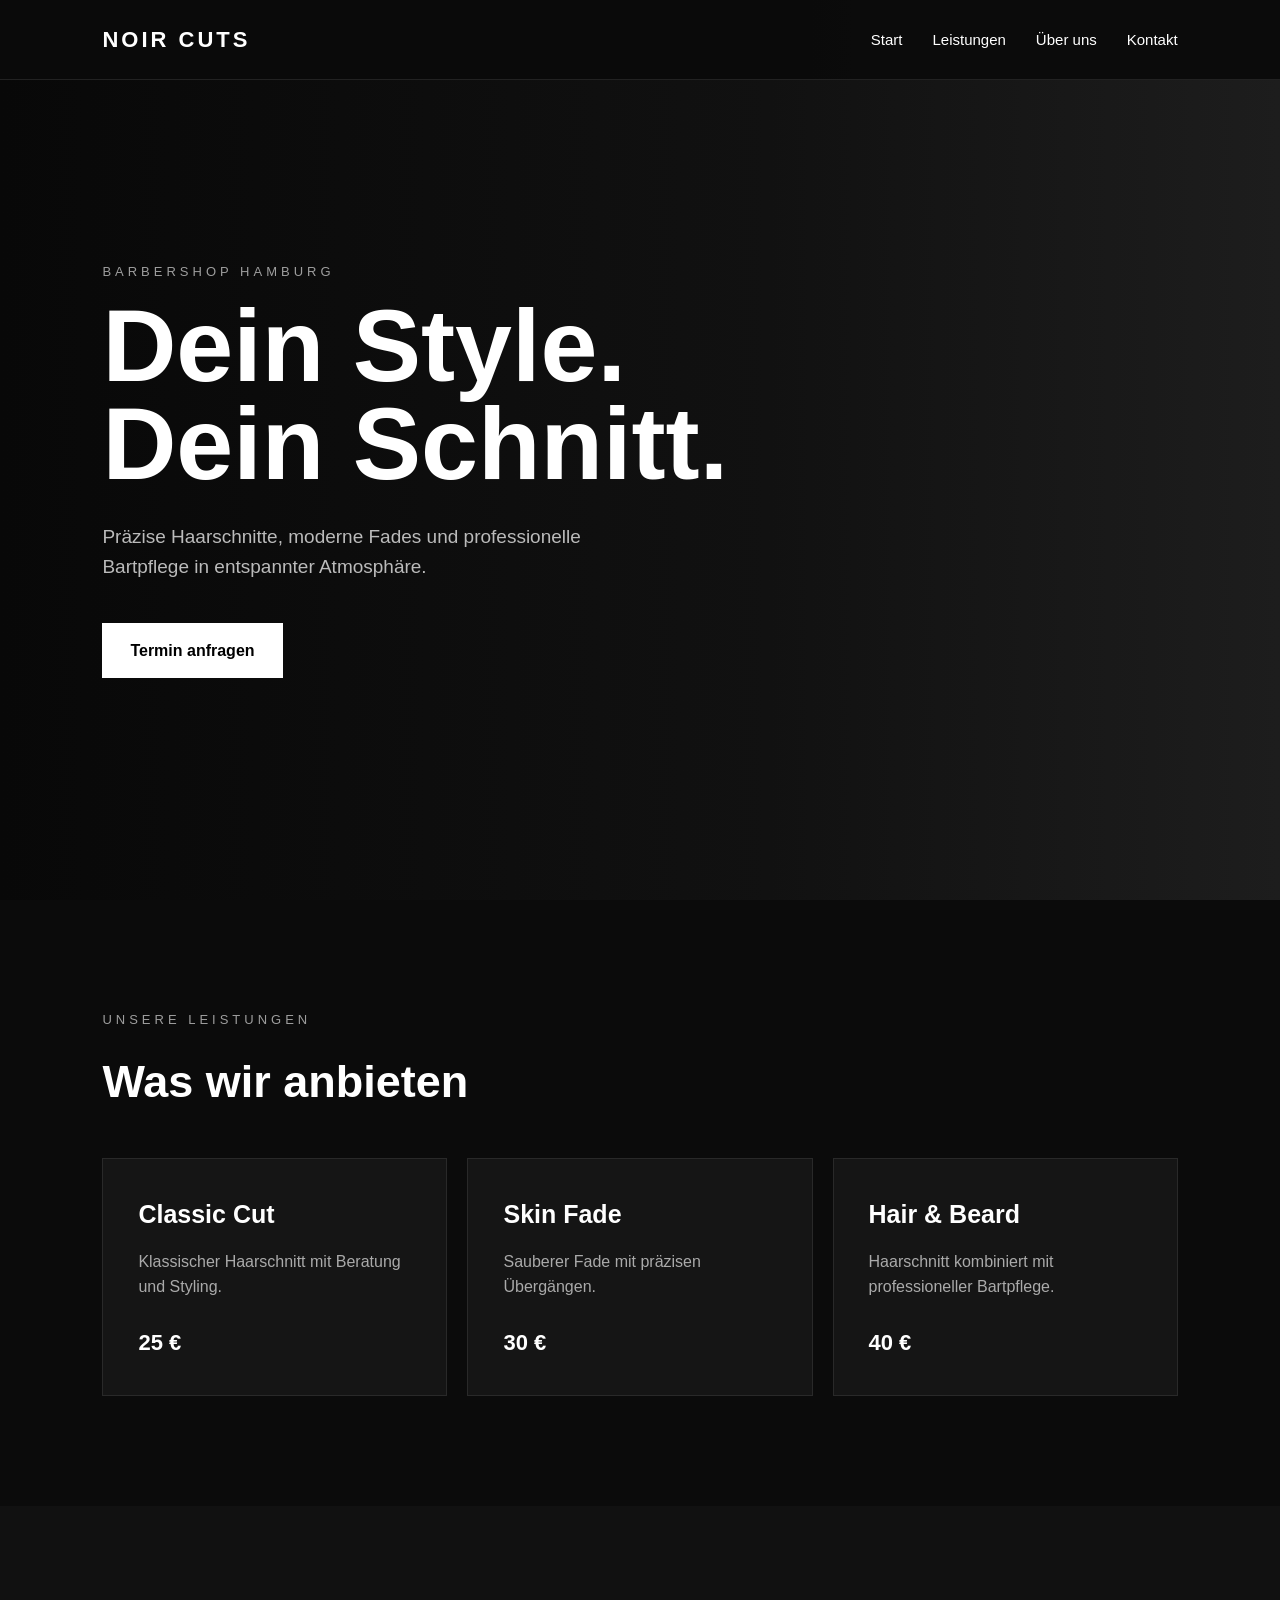
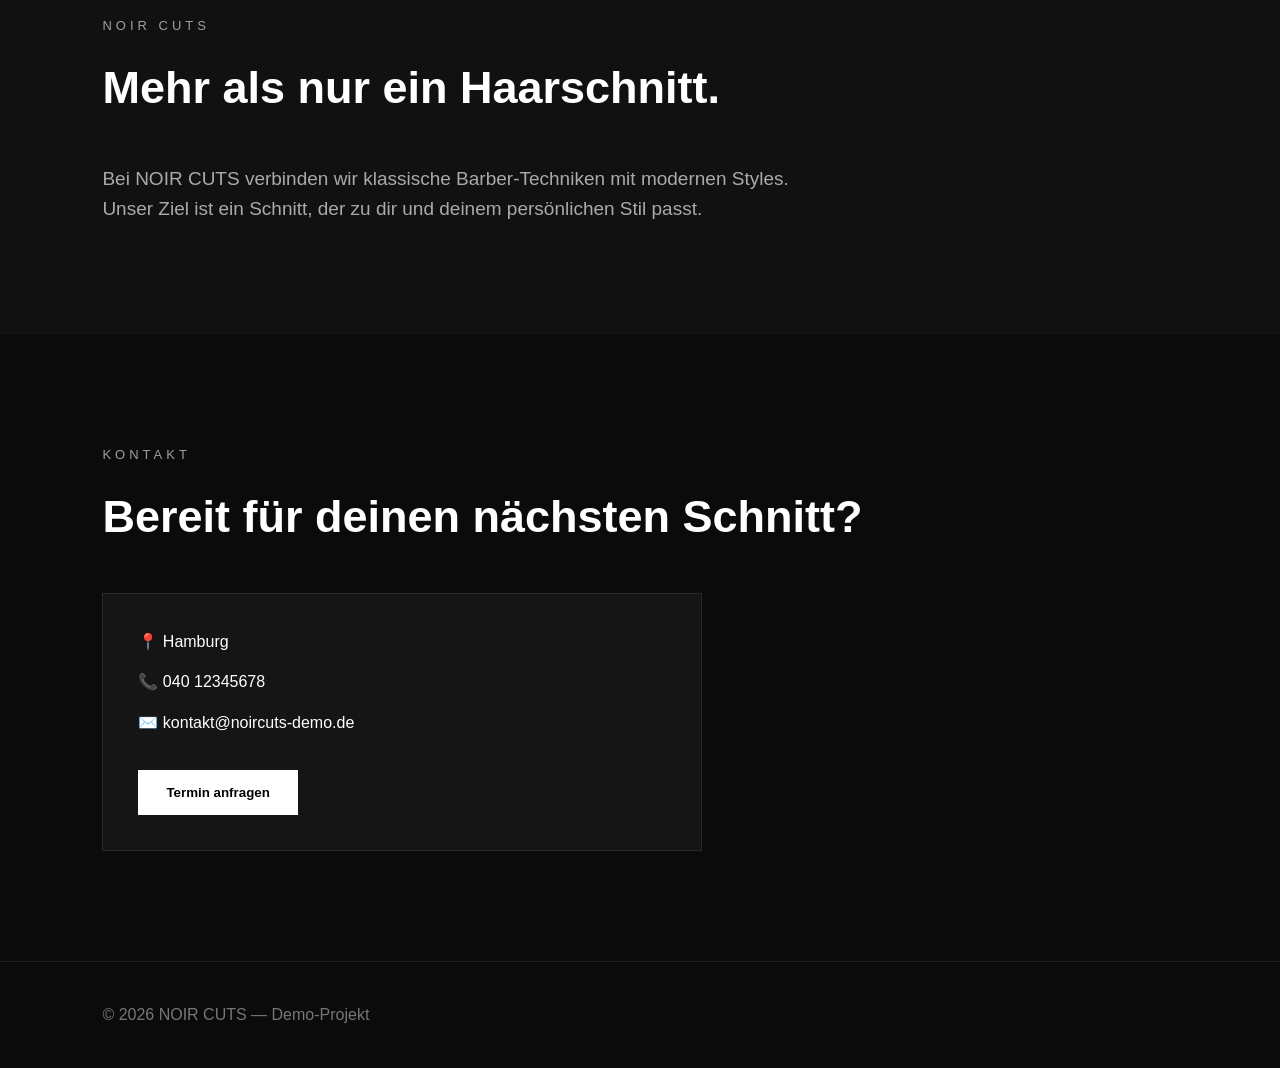
==== index.html @ adecaf4b "Erste Demo-Website" ====
<!DOCTYPE html>
<html lang="de">

<head>
    <meta charset="UTF-8">
    <meta name="viewport" content="width=device-width, initial-scale=1.0">

    <title>NOIR CUTS | Barbershop Hamburg</title>

    <link rel="stylesheet" href="style.css">
</head>

<body>

    <header>
        <div class="logo">NOIR CUTS</div>

        <nav>
            <a href="#start">Start</a>
            <a href="#leistungen">Leistungen</a>
            <a href="#ueber-uns">Über uns</a>
            <a href="#kontakt">Kontakt</a>
        </nav>
    </header>


    <main>

        <section class="hero" id="start">
            <div class="hero-content">

                <p class="small-title">BARBERSHOP HAMBURG</p>

                <h1>
                    Dein Style.<br>
                    Dein Schnitt.
                </h1>

                <p class="hero-text">
                    Präzise Haarschnitte, moderne Fades und professionelle
                    Bartpflege in entspannter Atmosphäre.
                </p>

                <a class="button" href="#kontakt">
                    Termin anfragen
                </a>

            </div>
        </section>


        <section id="leistungen">

            <p class="small-title">UNSERE LEISTUNGEN</p>

            <h2>Was wir anbieten</h2>

            <div class="cards">

                <div class="card">
                    <h3>Classic Cut</h3>
                    <p>Klassischer Haarschnitt mit Beratung und Styling.</p>
                    <strong>25 €</strong>
                </div>

                <div class="card">
                    <h3>Skin Fade</h3>
                    <p>Sauberer Fade mit präzisen Übergängen.</p>
                    <strong>30 €</strong>
                </div>

                <div class="card">
                    <h3>Hair & Beard</h3>
                    <p>Haarschnitt kombiniert mit professioneller Bartpflege.</p>
                    <strong>40 €</strong>
                </div>

            </div>

        </section>


        <section id="ueber-uns" class="about">

            <div>

                <p class="small-title">NOIR CUTS</p>

                <h2>Mehr als nur ein Haarschnitt.</h2>

                <p>
                    Bei NOIR CUTS verbinden wir klassische Barber-Techniken
                    mit modernen Styles. Unser Ziel ist ein Schnitt,
                    der zu dir und deinem persönlichen Stil passt.
                </p>

            </div>

        </section>


        <section id="kontakt">

            <p class="small-title">KONTAKT</p>

            <h2>Bereit für deinen nächsten Schnitt?</h2>

            <div class="contact-box">

                <p>📍 Hamburg</p>
                <p>📞 040 12345678</p>
                <p>✉️ kontakt@noircuts-demo.de</p>

                <button id="contactButton">
                    Termin anfragen
                </button>

            </div>

        </section>

    </main>


    <footer>
        <p>© 2026 NOIR CUTS — Demo-Projekt</p>
    </footer>


    <script src="script.js"></script>

</body>

</html>
---- style.css ----
* {
    margin: 0;
    padding: 0;
    box-sizing: border-box;
}

html {
    scroll-behavior: smooth;
}

body {
    font-family: Arial, sans-serif;
    background: #0b0b0b;
    color: white;
    line-height: 1.6;
}

header {
    height: 80px;

    display: flex;
    justify-content: space-between;
    align-items: center;

    padding: 0 8%;

    position: fixed;
    width: 100%;

    background: rgba(11, 11, 11, 0.95);

    border-bottom: 1px solid #222;

    z-index: 1000;
}

.logo {
    font-size: 22px;
    font-weight: bold;
    letter-spacing: 3px;
}

nav {
    display: flex;
    gap: 30px;
}

nav a {
    color: white;
    text-decoration: none;
    font-size: 15px;
}

nav a:hover {
    opacity: 0.6;
}

.hero {
    min-height: 100vh;

    display: flex;
    align-items: center;

    padding: 120px 8% 80px;

    background:
        linear-gradient(
            90deg,
            #080808 0%,
            #111 60%,
            #1d1d1d 100%
        );
}

.hero-content {
    max-width: 700px;
}

.small-title {
    letter-spacing: 4px;
    font-size: 13px;
    margin-bottom: 15px;
    opacity: 0.6;
}

h1 {
    font-size: clamp(55px, 8vw, 110px);
    line-height: 0.95;
    margin-bottom: 30px;
}

.hero-text {
    max-width: 550px;
    font-size: 19px;
    color: #bbbbbb;
    margin-bottom: 40px;
}

.button,
button {
    display: inline-block;

    background: white;
    color: black;

    padding: 15px 28px;

    border: none;
    text-decoration: none;

    font-weight: bold;
    cursor: pointer;

    transition: 0.2s;
}

.button:hover,
button:hover {
    transform: translateY(-2px);
    opacity: 0.85;
}

section {
    padding: 110px 8%;
}

h2 {
    font-size: 45px;
    margin-bottom: 40px;
}

.cards {
    display: grid;

    grid-template-columns:
        repeat(3, 1fr);

    gap: 20px;
}

.card {
    background: #151515;

    border: 1px solid #292929;

    padding: 35px;

    min-height: 220px;
}

.card h3 {
    font-size: 25px;
    margin-bottom: 15px;
}

.card p {
    color: #aaa;
    margin-bottom: 25px;
}

.card strong {
    font-size: 22px;
}

.about {
    background: #111;
}

.about div {
    max-width: 700px;
}

.about p:last-child {
    font-size: 19px;
    color: #aaa;
}

.contact-box {
    background: #151515;

    padding: 35px;

    max-width: 600px;

    border: 1px solid #292929;
}

.contact-box p {
    margin-bottom: 15px;
}

.contact-box button {
    margin-top: 20px;
}

footer {
    padding: 40px 8%;

    border-top: 1px solid #222;

    color: #777;
}


/* Smartphone */

@media (max-width: 700px) {

    header {
        padding: 0 5%;
    }

    nav {
        display: none;
    }

    section {
        padding: 80px 5%;
    }

    h1 {
        font-size: 58px;
    }

    h2 {
        font-size: 35px;
    }

    .cards {
        grid-template-columns: 1fr;
    }

}
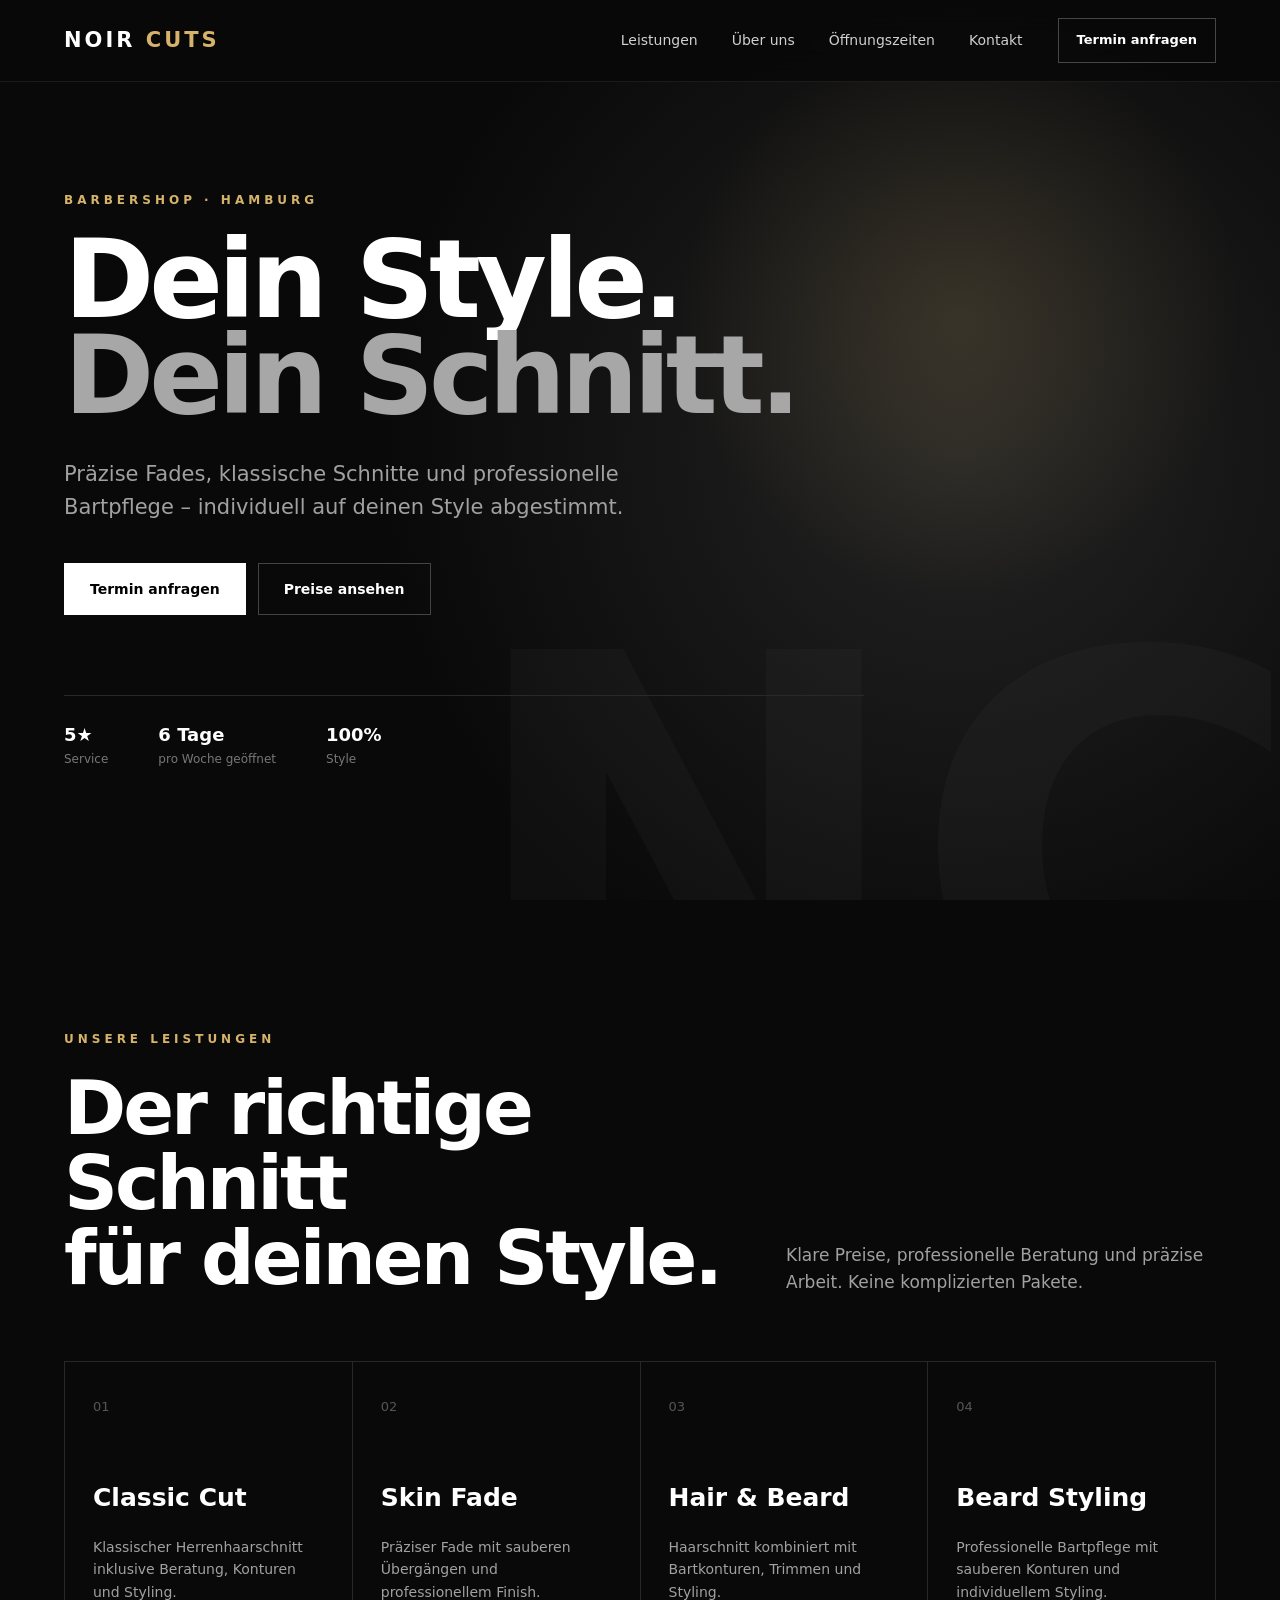
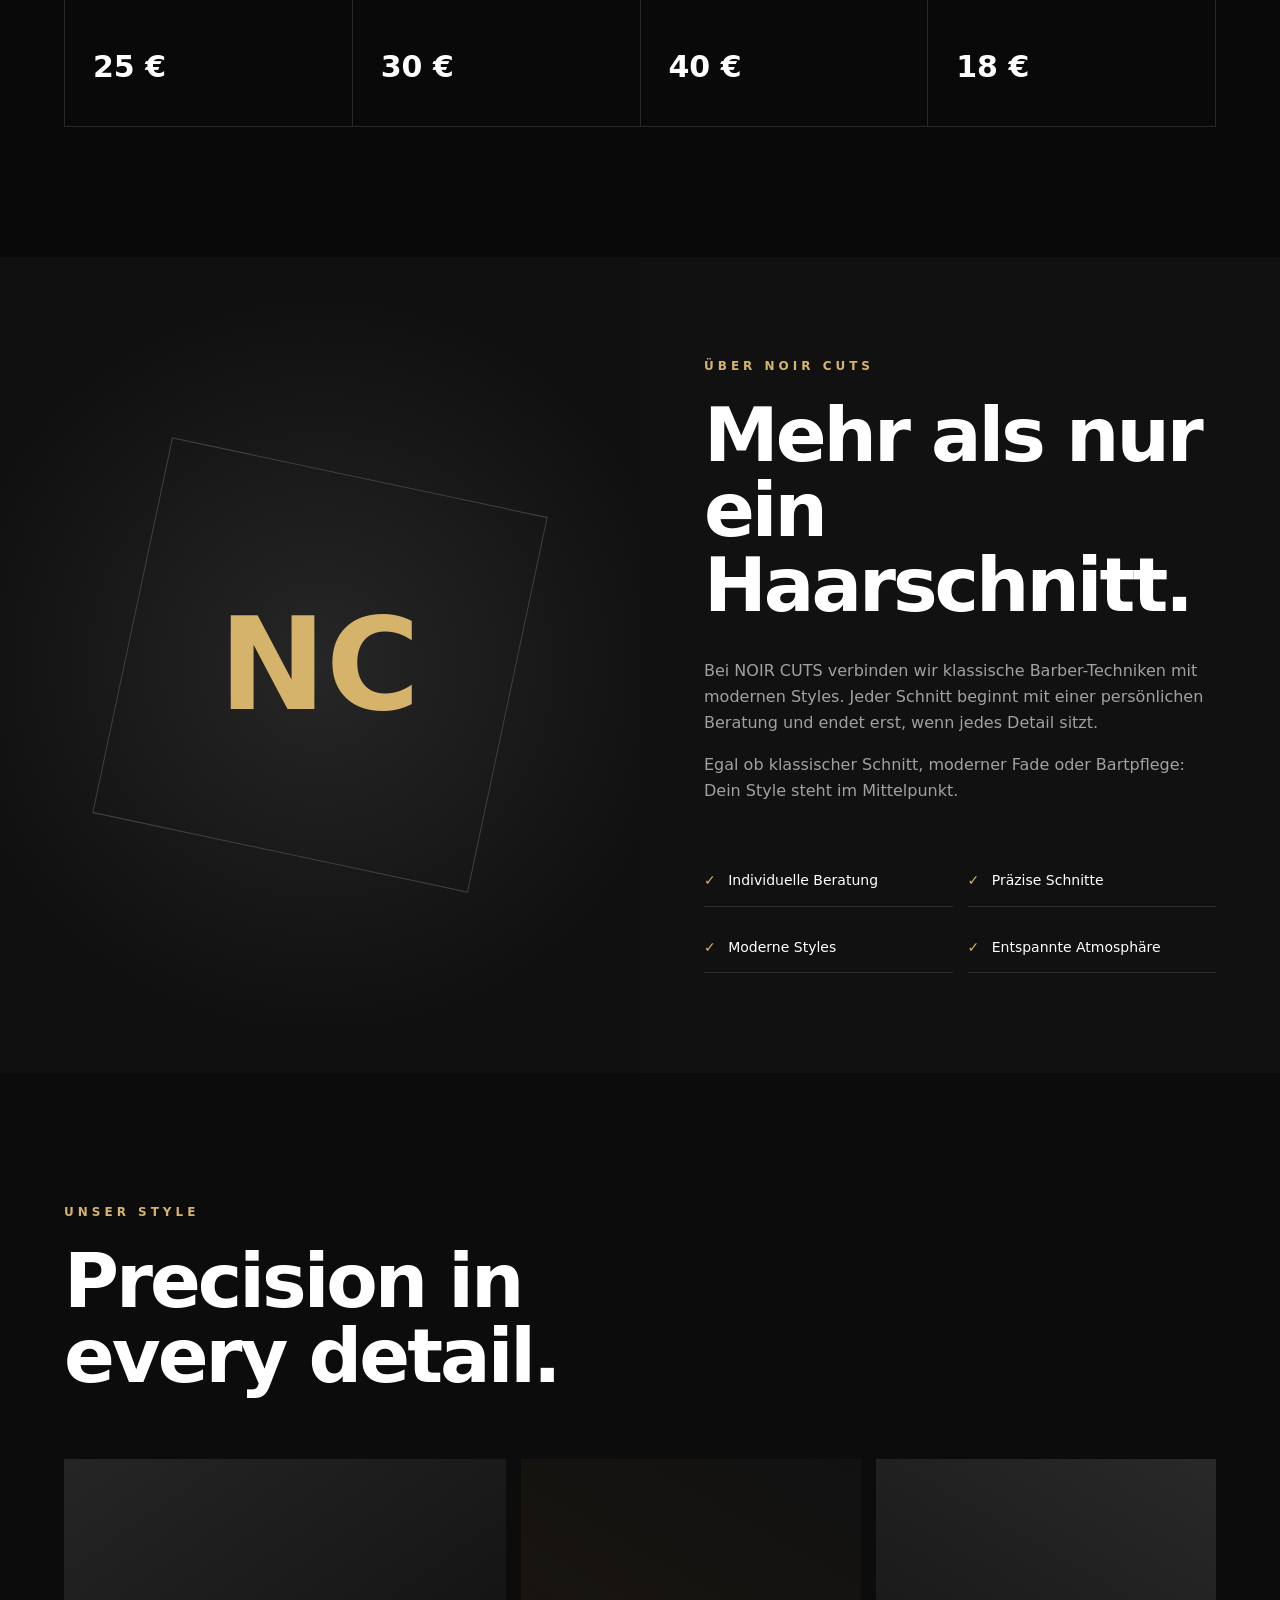
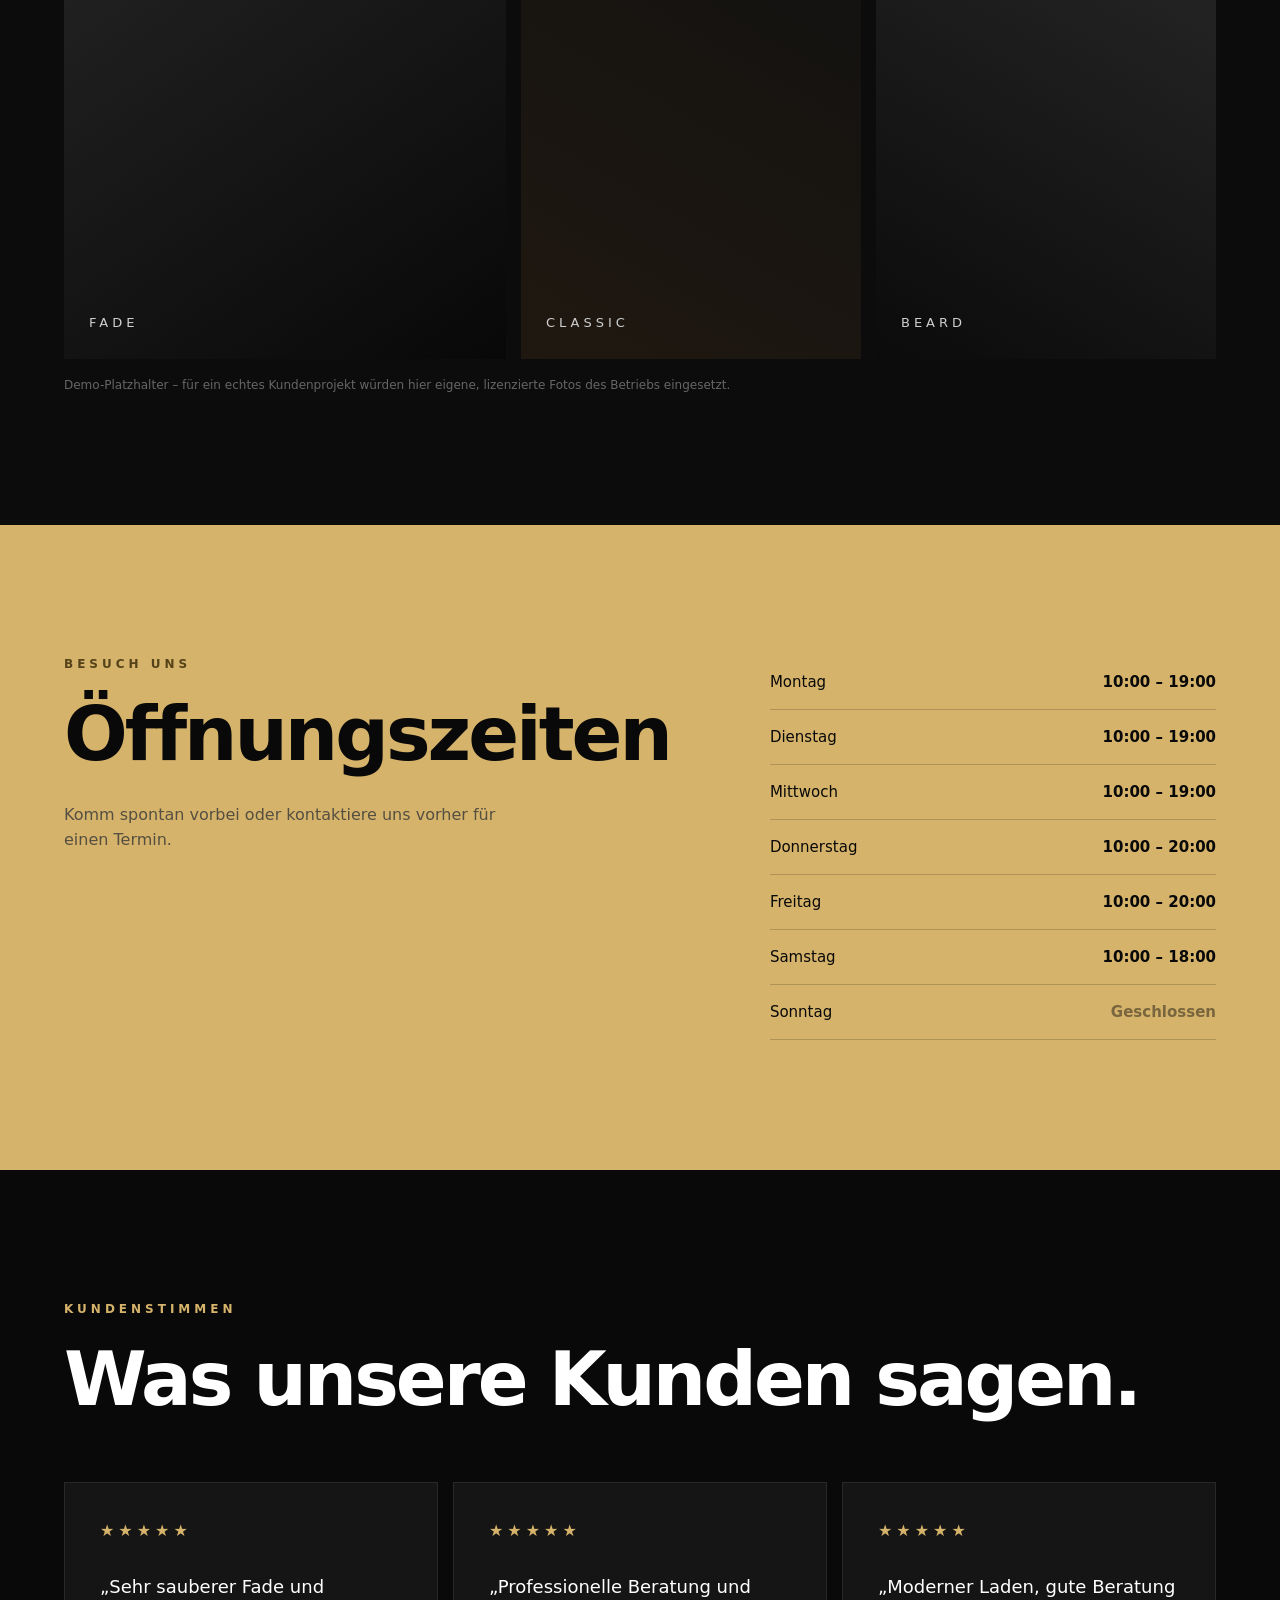
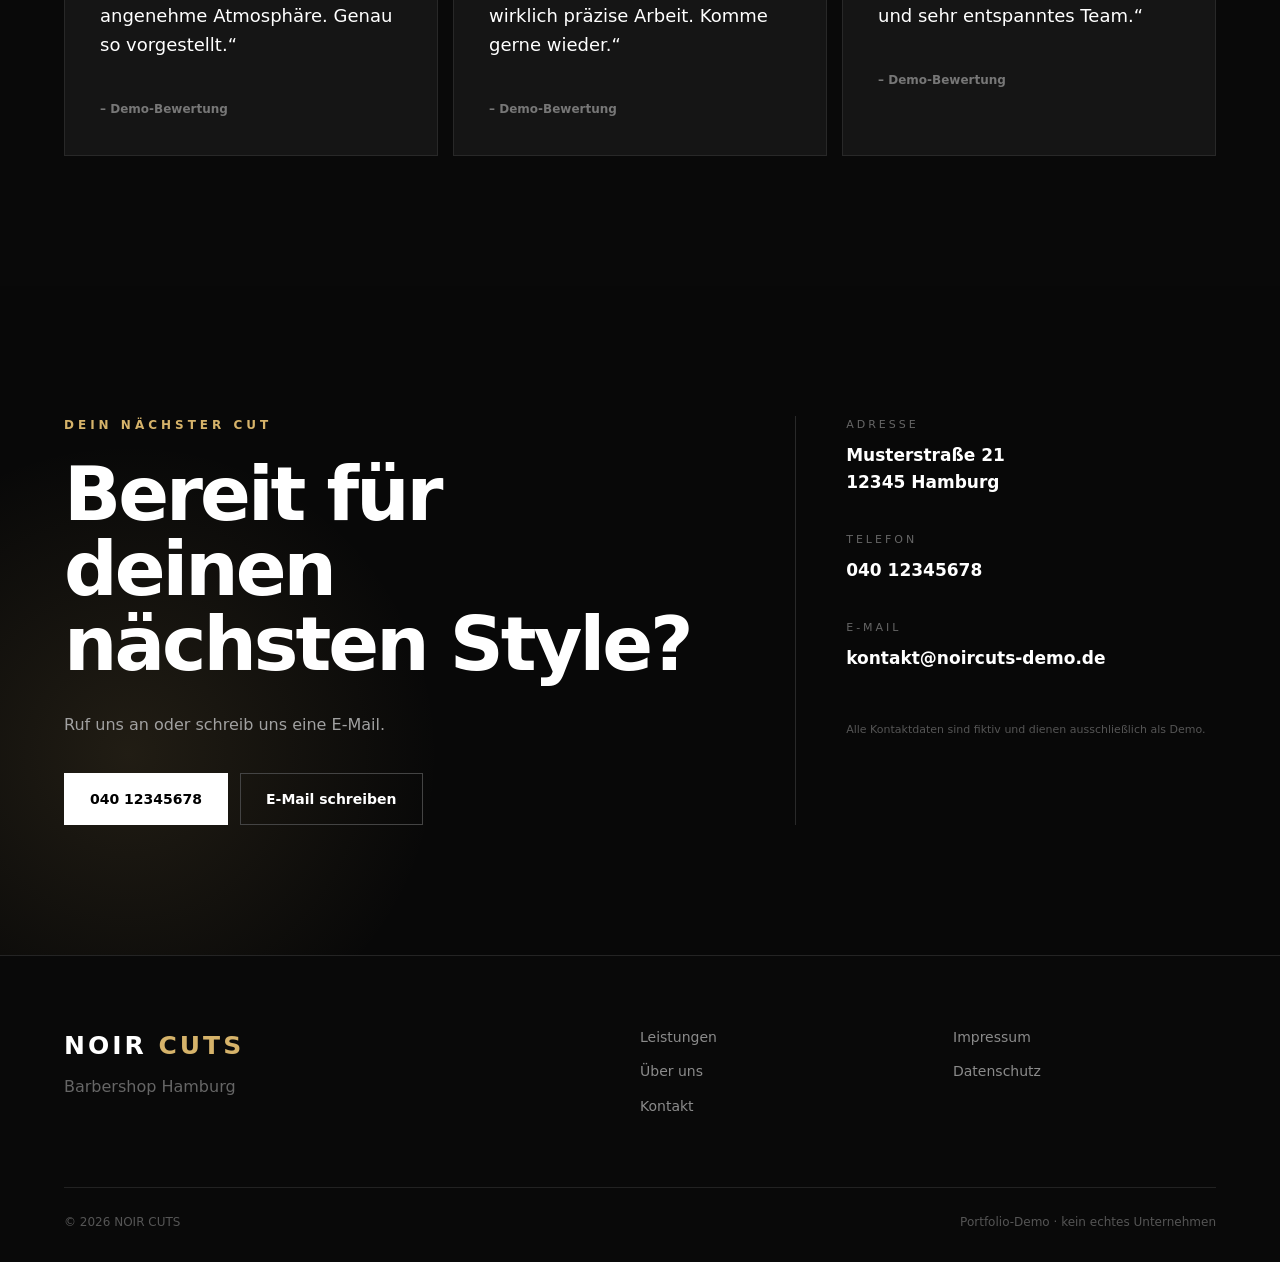
==== commit 86e50ab1: "Website Version 2 fertiggestellt" ====
--- a/index.html
+++ b/index.html
@@ -7,123 +7,645 @@
 
     <title>NOIR CUTS | Barbershop Hamburg</title>
 
+    <meta
+        name="description"
+        content="NOIR CUTS – moderner Barbershop in Hamburg. Präzise Haarschnitte, Skin Fades und professionelle Bartpflege."
+    >
+
+    <meta name="theme-color" content="#0a0a0a">
+
+    <link rel="icon" href="favicon.svg" type="image/svg+xml">
     <link rel="stylesheet" href="style.css">
 </head>
 
+
 <body>
 
-    <header>
-        <div class="logo">NOIR CUTS</div>
-
-        <nav>
-            <a href="#start">Start</a>
+    <!-- Navigation -->
+
+    <header class="header">
+
+        <a href="#start" class="logo">
+            NOIR <span>CUTS</span>
+        </a>
+
+        <nav class="desktop-nav" aria-label="Hauptnavigation">
             <a href="#leistungen">Leistungen</a>
             <a href="#ueber-uns">Über uns</a>
+            <a href="#oeffnungszeiten">Öffnungszeiten</a>
             <a href="#kontakt">Kontakt</a>
         </nav>
+
+        <a href="#kontakt" class="nav-button">
+            Termin anfragen
+        </a>
+
+        <button
+            class="menu-button"
+            id="menuButton"
+            aria-label="Menü öffnen"
+            aria-expanded="false"
+        >
+            <span></span>
+            <span></span>
+            <span></span>
+        </button>
+
     </header>
 
 
+    <!-- Mobile Navigation -->
+
+    <div class="mobile-menu" id="mobileMenu">
+
+        <a href="#leistungen">Leistungen</a>
+        <a href="#ueber-uns">Über uns</a>
+        <a href="#oeffnungszeiten">Öffnungszeiten</a>
+        <a href="#kontakt">Kontakt</a>
+
+    </div>
+
+
     <main>
 
+
+        <!-- HERO -->
+
         <section class="hero" id="start">
+
+            <div class="hero-overlay"></div>
+
             <div class="hero-content">
 
-                <p class="small-title">BARBERSHOP HAMBURG</p>
+                <p class="eyebrow">
+                    BARBERSHOP · HAMBURG
+                </p>
 
                 <h1>
                     Dein Style.<br>
-                    Dein Schnitt.
+                    <span>Dein Schnitt.</span>
                 </h1>
 
-                <p class="hero-text">
-                    Präzise Haarschnitte, moderne Fades und professionelle
-                    Bartpflege in entspannter Atmosphäre.
-                </p>
-
-                <a class="button" href="#kontakt">
-                    Termin anfragen
-                </a>
-
-            </div>
+                <p class="hero-description">
+                    Präzise Fades, klassische Schnitte und professionelle
+                    Bartpflege – individuell auf deinen Style abgestimmt.
+                </p>
+
+                <div class="hero-buttons">
+
+                    <a href="#kontakt" class="button button-primary">
+                        Termin anfragen
+                    </a>
+
+                    <a href="#leistungen" class="button button-secondary">
+                        Preise ansehen
+                    </a>
+
+                </div>
+
+
+                <div class="hero-features">
+
+                    <div>
+                        <strong>5★</strong>
+                        <span>Service</span>
+                    </div>
+
+                    <div>
+                        <strong>6 Tage</strong>
+                        <span>pro Woche geöffnet</span>
+                    </div>
+
+                    <div>
+                        <strong>100%</strong>
+                        <span>Style</span>
+                    </div>
+
+                </div>
+
+            </div>
+
         </section>
 
 
-        <section id="leistungen">
-
-            <p class="small-title">UNSERE LEISTUNGEN</p>
-
-            <h2>Was wir anbieten</h2>
-
-            <div class="cards">
-
-                <div class="card">
+
+        <!-- LEISTUNGEN -->
+
+        <section class="section" id="leistungen">
+
+            <div class="section-heading">
+
+                <div>
+
+                    <p class="eyebrow">
+                        UNSERE LEISTUNGEN
+                    </p>
+
+                    <h2>
+                        Der richtige Schnitt<br>
+                        für deinen Style.
+                    </h2>
+
+                </div>
+
+                <p class="section-intro">
+                    Klare Preise, professionelle Beratung und präzise Arbeit.
+                    Keine komplizierten Pakete.
+                </p>
+
+            </div>
+
+
+            <div class="services-grid">
+
+
+                <article class="service-card">
+
+                    <div class="service-number">
+                        01
+                    </div>
+
                     <h3>Classic Cut</h3>
-                    <p>Klassischer Haarschnitt mit Beratung und Styling.</p>
-                    <strong>25 €</strong>
-                </div>
-
-                <div class="card">
+
+                    <p>
+                        Klassischer Herrenhaarschnitt inklusive Beratung,
+                        Konturen und Styling.
+                    </p>
+
+                    <div class="service-price">
+                        25 €
+                    </div>
+
+                </article>
+
+
+                <article class="service-card">
+
+                    <div class="service-number">
+                        02
+                    </div>
+
                     <h3>Skin Fade</h3>
-                    <p>Sauberer Fade mit präzisen Übergängen.</p>
-                    <strong>30 €</strong>
-                </div>
-
-                <div class="card">
+
+                    <p>
+                        Präziser Fade mit sauberen Übergängen und
+                        professionellem Finish.
+                    </p>
+
+                    <div class="service-price">
+                        30 €
+                    </div>
+
+                </article>
+
+
+                <article class="service-card">
+
+                    <div class="service-number">
+                        03
+                    </div>
+
                     <h3>Hair & Beard</h3>
-                    <p>Haarschnitt kombiniert mit professioneller Bartpflege.</p>
-                    <strong>40 €</strong>
-                </div>
+
+                    <p>
+                        Haarschnitt kombiniert mit Bartkonturen,
+                        Trimmen und Styling.
+                    </p>
+
+                    <div class="service-price">
+                        40 €
+                    </div>
+
+                </article>
+
+
+                <article class="service-card">
+
+                    <div class="service-number">
+                        04
+                    </div>
+
+                    <h3>Beard Styling</h3>
+
+                    <p>
+                        Professionelle Bartpflege mit sauberen
+                        Konturen und individuellem Styling.
+                    </p>
+
+                    <div class="service-price">
+                        18 €
+                    </div>
+
+                </article>
 
             </div>
 
         </section>
 
 
-        <section id="ueber-uns" class="about">
-
-            <div>
-
-                <p class="small-title">NOIR CUTS</p>
-
-                <h2>Mehr als nur ein Haarschnitt.</h2>
+
+        <!-- ABOUT -->
+
+        <section class="about" id="ueber-uns">
+
+            <div class="about-visual">
+
+                <div class="visual-box">
+
+                    <span>NC</span>
+
+                </div>
+
+            </div>
+
+
+            <div class="about-content">
+
+                <p class="eyebrow">
+                    ÜBER NOIR CUTS
+                </p>
+
+                <h2>
+                    Mehr als nur<br>
+                    ein Haarschnitt.
+                </h2>
 
                 <p>
                     Bei NOIR CUTS verbinden wir klassische Barber-Techniken
-                    mit modernen Styles. Unser Ziel ist ein Schnitt,
-                    der zu dir und deinem persönlichen Stil passt.
-                </p>
+                    mit modernen Styles. Jeder Schnitt beginnt mit einer
+                    persönlichen Beratung und endet erst, wenn jedes Detail sitzt.
+                </p>
+
+                <p>
+                    Egal ob klassischer Schnitt, moderner Fade oder Bartpflege:
+                    Dein Style steht im Mittelpunkt.
+                </p>
+
+
+                <div class="about-points">
+
+                    <div>
+                        <span>✓</span>
+                        Individuelle Beratung
+                    </div>
+
+                    <div>
+                        <span>✓</span>
+                        Präzise Schnitte
+                    </div>
+
+                    <div>
+                        <span>✓</span>
+                        Moderne Styles
+                    </div>
+
+                    <div>
+                        <span>✓</span>
+                        Entspannte Atmosphäre
+                    </div>
+
+                </div>
 
             </div>
 
         </section>
 
 
-        <section id="kontakt">
-
-            <p class="small-title">KONTAKT</p>
-
-            <h2>Bereit für deinen nächsten Schnitt?</h2>
-
-            <div class="contact-box">
-
-                <p>📍 Hamburg</p>
-                <p>📞 040 12345678</p>
-                <p>✉️ kontakt@noircuts-demo.de</p>
-
-                <button id="contactButton">
-                    Termin anfragen
-                </button>
-
-            </div>
+
+        <!-- GALERIE -->
+
+        <section class="section gallery-section">
+
+            <div class="section-heading">
+
+                <div>
+
+                    <p class="eyebrow">
+                        UNSER STYLE
+                    </p>
+
+                    <h2>
+                        Precision in<br>
+                        every detail.
+                    </h2>
+
+                </div>
+
+            </div>
+
+
+            <div class="gallery">
+
+                <div class="gallery-item gallery-one">
+                    <span>FADE</span>
+                </div>
+
+                <div class="gallery-item gallery-two">
+                    <span>CLASSIC</span>
+                </div>
+
+                <div class="gallery-item gallery-three">
+                    <span>BEARD</span>
+                </div>
+
+            </div>
+
+            <p class="gallery-note">
+                Demo-Platzhalter – für ein echtes Kundenprojekt würden hier
+                eigene, lizenzierte Fotos des Betriebs eingesetzt.
+            </p>
 
         </section>
 
+
+
+        <!-- ÖFFNUNGSZEITEN -->
+
+        <section class="hours-section" id="oeffnungszeiten">
+
+            <div>
+
+                <p class="eyebrow">
+                    BESUCH UNS
+                </p>
+
+                <h2>
+                    Öffnungszeiten
+                </h2>
+
+                <p class="hours-text">
+                    Komm spontan vorbei oder kontaktiere uns vorher
+                    für einen Termin.
+                </p>
+
+            </div>
+
+
+            <div class="hours">
+
+                <div>
+                    <span>Montag</span>
+                    <strong>10:00 – 19:00</strong>
+                </div>
+
+                <div>
+                    <span>Dienstag</span>
+                    <strong>10:00 – 19:00</strong>
+                </div>
+
+                <div>
+                    <span>Mittwoch</span>
+                    <strong>10:00 – 19:00</strong>
+                </div>
+
+                <div>
+                    <span>Donnerstag</span>
+                    <strong>10:00 – 20:00</strong>
+                </div>
+
+                <div>
+                    <span>Freitag</span>
+                    <strong>10:00 – 20:00</strong>
+                </div>
+
+                <div>
+                    <span>Samstag</span>
+                    <strong>10:00 – 18:00</strong>
+                </div>
+
+                <div class="closed">
+                    <span>Sonntag</span>
+                    <strong>Geschlossen</strong>
+                </div>
+
+            </div>
+
+        </section>
+
+
+
+        <!-- BEWERTUNGEN -->
+
+        <section class="section reviews">
+
+            <div class="section-heading">
+
+                <div>
+
+                    <p class="eyebrow">
+                        KUNDENSTIMMEN
+                    </p>
+
+                    <h2>
+                        Was unsere Kunden sagen.
+                    </h2>
+
+                </div>
+
+            </div>
+
+
+            <div class="reviews-grid">
+
+                <article>
+
+                    <div class="stars">
+                        ★★★★★
+                    </div>
+
+                    <p>
+                        „Sehr sauberer Fade und angenehme Atmosphäre.
+                        Genau so vorgestellt.“
+                    </p>
+
+                    <strong>
+                        – Demo-Bewertung
+                    </strong>
+
+                </article>
+
+
+                <article>
+
+                    <div class="stars">
+                        ★★★★★
+                    </div>
+
+                    <p>
+                        „Professionelle Beratung und wirklich präzise Arbeit.
+                        Komme gerne wieder.“
+                    </p>
+
+                    <strong>
+                        – Demo-Bewertung
+                    </strong>
+
+                </article>
+
+
+                <article>
+
+                    <div class="stars">
+                        ★★★★★
+                    </div>
+
+                    <p>
+                        „Moderner Laden, gute Beratung und sehr
+                        entspanntes Team.“
+                    </p>
+
+                    <strong>
+                        – Demo-Bewertung
+                    </strong>
+
+                </article>
+
+            </div>
+
+        </section>
+
+
+
+        <!-- KONTAKT -->
+
+        <section class="contact-section" id="kontakt">
+
+            <div class="contact-content">
+
+                <p class="eyebrow">
+                    DEIN NÄCHSTER CUT
+                </p>
+
+                <h2>
+                    Bereit für deinen<br>
+                    nächsten Style?
+                </h2>
+
+                <p>
+                    Ruf uns an oder schreib uns eine E-Mail.
+                </p>
+
+
+                <div class="contact-buttons">
+
+                    <a
+                        href="tel:+494012345678"
+                        class="button button-primary"
+                    >
+                        040 12345678
+                    </a>
+
+                    <a
+                        href="mailto:kontakt@noircuts-demo.de"
+                        class="button button-secondary"
+                    >
+                        E-Mail schreiben
+                    </a>
+
+                </div>
+
+            </div>
+
+
+            <div class="contact-details">
+
+                <div>
+
+                    <span>ADRESSE</span>
+
+                    <strong>
+                        Musterstraße 21<br>
+                        12345 Hamburg
+                    </strong>
+
+                </div>
+
+
+                <div>
+
+                    <span>TELEFON</span>
+
+                    <strong>
+                        040 12345678
+                    </strong>
+
+                </div>
+
+
+                <div>
+
+                    <span>E-MAIL</span>
+
+                    <strong>
+                        kontakt@noircuts-demo.de
+                    </strong>
+
+                </div>
+
+                <p class="demo-notice">
+                    Alle Kontaktdaten sind fiktiv und dienen ausschließlich
+                    als Demo.
+                </p>
+
+            </div>
+
+        </section>
+
+
     </main>
 
 
+
+    <!-- FOOTER -->
+
     <footer>
-        <p>© 2026 NOIR CUTS — Demo-Projekt</p>
+
+        <div class="footer-main">
+
+            <div>
+
+                <div class="footer-logo">
+                    NOIR <span>CUTS</span>
+                </div>
+
+                <p>
+                    Barbershop Hamburg
+                </p>
+
+            </div>
+
+
+            <div class="footer-links">
+
+                <a href="#leistungen">Leistungen</a>
+                <a href="#ueber-uns">Über uns</a>
+                <a href="#kontakt">Kontakt</a>
+
+            </div>
+
+
+            <div class="footer-links">
+
+                <a href="impressum.html">Impressum</a>
+                <a href="datenschutz.html">Datenschutz</a>
+
+            </div>
+
+        </div>
+
+
+        <div class="footer-bottom">
+
+            <span>
+                © <span id="year"></span> NOIR CUTS
+            </span>
+
+            <span>
+                Portfolio-Demo · kein echtes Unternehmen
+            </span>
+
+        </div>
+
     </footer>
 
 
--- a/style.css
+++ b/style.css
@@ -1,233 +1,1228 @@
+:root {
+    --background: #090909;
+    --background-light: #111111;
+    --card: #151515;
+    --border: #282828;
+
+    --text: #ffffff;
+    --text-muted: #a1a1a1;
+
+    --accent: #d6b36a;
+
+    --max-width: 1300px;
+}
+
+
+/* RESET */
+
 * {
     margin: 0;
     padding: 0;
     box-sizing: border-box;
 }
 
+
 html {
     scroll-behavior: smooth;
 }
 
+
 body {
-    font-family: Arial, sans-serif;
-    background: #0b0b0b;
+    font-family:
+        Inter,
+        ui-sans-serif,
+        system-ui,
+        -apple-system,
+        BlinkMacSystemFont,
+        "Segoe UI",
+        sans-serif;
+
+    background: var(--background);
+    color: var(--text);
+
+    line-height: 1.6;
+}
+
+
+a {
+    color: inherit;
+}
+
+
+button,
+a {
+    -webkit-tap-highlight-color: transparent;
+}
+
+
+section {
+    scroll-margin-top: 90px;
+}
+
+
+/* HEADER */
+
+.header {
+    height: 82px;
+
+    display: flex;
+    align-items: center;
+
+    padding: 0 max(5%, calc((100% - var(--max-width)) / 2));
+
+    position: fixed;
+    top: 0;
+    left: 0;
+
+    width: 100%;
+
+    background: rgba(9, 9, 9, 0.88);
+    backdrop-filter: blur(18px);
+
+    border-bottom: 1px solid rgba(255,255,255,0.08);
+
+    z-index: 1000;
+}
+
+
+.logo {
+    text-decoration: none;
+
+    font-size: 21px;
+    font-weight: 800;
+
+    letter-spacing: 3px;
+
+    margin-right: auto;
+}
+
+
+.logo span,
+.footer-logo span {
+    color: var(--accent);
+}
+
+
+.desktop-nav {
+    display: flex;
+    align-items: center;
+
+    gap: 34px;
+}
+
+
+.desktop-nav a {
+    text-decoration: none;
+
+    color: #d0d0d0;
+
+    font-size: 14px;
+
+    transition: 0.2s;
+}
+
+
+.desktop-nav a:hover {
     color: white;
-    line-height: 1.6;
-}
-
-header {
-    height: 80px;
-
-    display: flex;
+}
+
+
+.nav-button {
+    margin-left: 35px;
+
+    text-decoration: none;
+
+    border: 1px solid rgba(255,255,255,0.25);
+
+    padding: 11px 18px;
+
+    font-size: 13px;
+    font-weight: 600;
+
+    transition: 0.2s;
+}
+
+
+.nav-button:hover {
+    background: white;
+    color: black;
+}
+
+
+/* MOBILE BUTTON */
+
+.menu-button {
+    display: none;
+
+    width: 42px;
+    height: 42px;
+
+    background: transparent;
+    border: 0;
+
+    cursor: pointer;
+}
+
+
+.menu-button span {
+    width: 23px;
+    height: 2px;
+
+    display: block;
+
+    margin: 5px auto;
+
+    background: white;
+
+    transition: 0.25s;
+}
+
+
+.mobile-menu {
+    display: none;
+}
+
+
+/* HERO */
+
+.hero {
+    position: relative;
+
+    min-height: 100vh;
+
+    display: flex;
+    align-items: center;
+
+    overflow: hidden;
+
+    padding:
+        140px
+        max(5%, calc((100% - var(--max-width)) / 2))
+        80px;
+
+    background:
+        radial-gradient(
+            circle at 75% 35%,
+            rgba(214,179,106,0.15),
+            transparent 25%
+        ),
+        radial-gradient(
+            circle at 75% 50%,
+            #232323,
+            #090909 55%
+        );
+}
+
+
+.hero::after {
+    content: "NC";
+
+    position: absolute;
+
+    right: -2%;
+    bottom: -25%;
+
+    font-size: min(42vw, 650px);
+    font-weight: 900;
+
+    line-height: 1;
+
+    color: rgba(255,255,255,0.025);
+
+    pointer-events: none;
+}
+
+
+.hero-content {
+    width: 100%;
+    max-width: 800px;
+
+    position: relative;
+    z-index: 2;
+}
+
+
+.eyebrow {
+    color: var(--accent);
+
+    font-size: 12px;
+    font-weight: 700;
+
+    letter-spacing: 4px;
+
+    margin-bottom: 22px;
+}
+
+
+h1 {
+    font-size: clamp(62px, 8.5vw, 125px);
+
+    line-height: 0.88;
+
+    letter-spacing: -5px;
+
+    margin-bottom: 34px;
+}
+
+
+h1 span {
+    color: #a7a7a7;
+}
+
+
+.hero-description {
+    max-width: 620px;
+
+    font-size: clamp(17px, 2vw, 21px);
+
+    color: var(--text-muted);
+
+    margin-bottom: 38px;
+}
+
+
+.hero-buttons,
+.contact-buttons {
+    display: flex;
+    flex-wrap: wrap;
+
+    gap: 12px;
+}
+
+
+.button {
+    display: inline-flex;
+
+    justify-content: center;
+    align-items: center;
+
+    min-height: 52px;
+
+    padding: 0 25px;
+
+    text-decoration: none;
+
+    font-size: 14px;
+    font-weight: 700;
+
+    border: 1px solid white;
+
+    transition:
+        transform 0.2s,
+        background 0.2s,
+        color 0.2s;
+}
+
+
+.button:hover {
+    transform: translateY(-2px);
+}
+
+
+.button-primary {
+    background: white;
+    color: black;
+}
+
+
+.button-secondary {
+    background: transparent;
+    color: white;
+
+    border-color: #444;
+}
+
+
+.button-secondary:hover {
+    border-color: white;
+}
+
+
+.hero-features {
+    display: flex;
+
+    gap: 50px;
+
+    margin-top: 80px;
+
+    padding-top: 25px;
+
+    border-top: 1px solid #292929;
+}
+
+
+.hero-features div {
+    display: flex;
+    flex-direction: column;
+}
+
+
+.hero-features strong {
+    font-size: 18px;
+}
+
+
+.hero-features span {
+    color: #777;
+
+    font-size: 12px;
+}
+
+
+/* GENERAL SECTION */
+
+.section {
+    width: 100%;
+
+    padding:
+        130px
+        max(5%, calc((100% - var(--max-width)) / 2));
+}
+
+
+.section-heading {
+    display: flex;
+
     justify-content: space-between;
+    align-items: flex-end;
+
+    gap: 50px;
+
+    margin-bottom: 65px;
+}
+
+
+h2 {
+    font-size: clamp(42px, 6vw, 75px);
+
+    line-height: 1;
+
+    letter-spacing: -3px;
+}
+
+
+.section-intro {
+    max-width: 430px;
+
+    color: var(--text-muted);
+
+    font-size: 17px;
+}
+
+
+/* SERVICES */
+
+.services-grid {
+    display: grid;
+
+    grid-template-columns: repeat(4, 1fr);
+
+    border-top: 1px solid var(--border);
+    border-left: 1px solid var(--border);
+}
+
+
+.service-card {
+    padding: 35px 28px;
+
+    min-height: 350px;
+
+    display: flex;
+    flex-direction: column;
+
+    border-right: 1px solid var(--border);
+    border-bottom: 1px solid var(--border);
+
+    transition:
+        background 0.25s,
+        transform 0.25s;
+}
+
+
+.service-card:hover {
+    background: var(--card);
+
+    transform: translateY(-5px);
+}
+
+
+.service-number {
+    color: #555;
+
+    font-size: 13px;
+
+    margin-bottom: 60px;
+}
+
+
+.service-card h3 {
+    font-size: 25px;
+
+    margin-bottom: 18px;
+}
+
+
+.service-card p {
+    color: var(--text-muted);
+
+    font-size: 14px;
+
+    margin-bottom: 40px;
+}
+
+
+.service-price {
+    margin-top: auto;
+
+    font-size: 30px;
+    font-weight: 700;
+}
+
+
+/* ABOUT */
+
+.about {
+    display: grid;
+
+    grid-template-columns: 1fr 1fr;
+
+    min-height: 750px;
+}
+
+
+.about-visual {
+    min-height: 700px;
+
+    background:
+        radial-gradient(
+            circle at center,
+            #262626,
+            #101010 70%
+        );
+
+    display: flex;
     align-items: center;
-
-    padding: 0 8%;
-
-    position: fixed;
-    width: 100%;
-
-    background: rgba(11, 11, 11, 0.95);
-
-    border-bottom: 1px solid #222;
-
-    z-index: 1000;
-}
-
-.logo {
-    font-size: 22px;
-    font-weight: bold;
-    letter-spacing: 3px;
-}
-
-nav {
-    display: flex;
-    gap: 30px;
-}
-
-nav a {
-    color: white;
-    text-decoration: none;
-    font-size: 15px;
-}
-
-nav a:hover {
-    opacity: 0.6;
-}
-
-.hero {
-    min-height: 100vh;
+    justify-content: center;
+
+    overflow: hidden;
+}
+
+
+.visual-box {
+    width: 60%;
+    aspect-ratio: 1;
+
+    border: 1px solid #404040;
 
     display: flex;
     align-items: center;
-
-    padding: 120px 8% 80px;
-
+    justify-content: center;
+
+    transform: rotate(12deg);
+}
+
+
+.visual-box span {
+    font-size: clamp(70px, 10vw, 150px);
+    font-weight: 900;
+
+    color: var(--accent);
+
+    transform: rotate(-12deg);
+}
+
+
+.about-content {
+    padding: 100px 10%;
+
+    display: flex;
+    flex-direction: column;
+    justify-content: center;
+
+    background: var(--background-light);
+}
+
+
+.about-content h2 {
+    margin-bottom: 35px;
+}
+
+
+.about-content > p:not(.eyebrow) {
+    color: var(--text-muted);
+
+    max-width: 600px;
+
+    margin-bottom: 17px;
+}
+
+
+.about-points {
+    display: grid;
+
+    grid-template-columns: 1fr 1fr;
+
+    gap: 15px;
+
+    margin-top: 35px;
+}
+
+
+.about-points div {
+    padding: 14px 0;
+
+    border-bottom: 1px solid #2c2c2c;
+
+    font-size: 14px;
+}
+
+
+.about-points span {
+    color: var(--accent);
+
+    margin-right: 8px;
+}
+
+
+/* GALLERY */
+
+.gallery-section {
+    background: #0c0c0c;
+}
+
+
+.gallery {
+    display: grid;
+
+    grid-template-columns: 1.3fr 1fr 1fr;
+
+    gap: 15px;
+
+    min-height: 500px;
+}
+
+
+.gallery-item {
+    position: relative;
+
+    min-height: 450px;
+
+    display: flex;
+    align-items: flex-end;
+
+    padding: 25px;
+
+    overflow: hidden;
+}
+
+
+.gallery-item::before {
+    content: "";
+
+    position: absolute;
+    inset: 0;
+
+    transition: transform 0.4s;
+}
+
+
+.gallery-item:hover::before {
+    transform: scale(1.04);
+}
+
+
+.gallery-one::before {
     background:
         linear-gradient(
-            90deg,
-            #080808 0%,
-            #111 60%,
-            #1d1d1d 100%
+            145deg,
+            #252525,
+            #080808
         );
 }
 
-.hero-content {
-    max-width: 700px;
-}
-
-.small-title {
+
+.gallery-two::before {
+    background:
+        linear-gradient(
+            30deg,
+            #1f1810,
+            #111111
+        );
+}
+
+
+.gallery-three::before {
+    background:
+        linear-gradient(
+            210deg,
+            #292929,
+            #0b0b0b
+        );
+}
+
+
+.gallery-item span {
+    position: relative;
+
+    z-index: 2;
+
+    font-size: 13px;
     letter-spacing: 4px;
-    font-size: 13px;
-    margin-bottom: 15px;
-    opacity: 0.6;
-}
-
-h1 {
-    font-size: clamp(55px, 8vw, 110px);
-    line-height: 0.95;
+
+    color: #cfcfcf;
+}
+
+
+.gallery-note {
+    margin-top: 17px;
+
+    color: #666;
+
+    font-size: 12px;
+}
+
+
+/* HOURS */
+
+.hours-section {
+    display: grid;
+
+    grid-template-columns: 0.8fr 1fr;
+
+    gap: 100px;
+
+    padding:
+        130px
+        max(5%, calc((100% - var(--max-width)) / 2));
+
+    background: var(--accent);
+
+    color: #090909;
+}
+
+
+.hours-section .eyebrow {
+    color: #554219;
+}
+
+
+.hours-text {
+    margin-top: 30px;
+
+    max-width: 450px;
+
+    color: #554f42;
+}
+
+
+.hours div {
+    display: flex;
+
+    justify-content: space-between;
+
+    padding: 15px 0;
+
+    border-bottom: 1px solid rgba(0,0,0,0.18);
+}
+
+
+.hours span,
+.hours strong {
+    font-size: 15px;
+}
+
+
+.hours .closed strong {
+    opacity: 0.45;
+}
+
+
+/* REVIEWS */
+
+.reviews-grid {
+    display: grid;
+
+    grid-template-columns: repeat(3, 1fr);
+
+    gap: 15px;
+}
+
+
+.reviews article {
+    padding: 35px;
+
+    background: var(--card);
+
+    border: 1px solid var(--border);
+}
+
+
+.stars {
+    color: var(--accent);
+
+    letter-spacing: 4px;
+
     margin-bottom: 30px;
 }
 
-.hero-text {
-    max-width: 550px;
-    font-size: 19px;
-    color: #bbbbbb;
+
+.reviews article p {
+    font-size: 18px;
+
+    margin-bottom: 35px;
+}
+
+
+.reviews article strong {
+    color: #777;
+
+    font-size: 12px;
+}
+
+
+/* CONTACT */
+
+.contact-section {
+    padding:
+        130px
+        max(5%, calc((100% - var(--max-width)) / 2));
+
+    display: grid;
+
+    grid-template-columns: 1.2fr 0.8fr;
+
+    gap: 100px;
+
+    background:
+        radial-gradient(
+            circle at 10% 70%,
+            rgba(214,179,106,0.12),
+            transparent 25%
+        ),
+        #080808;
+}
+
+
+.contact-content h2 {
+    margin-bottom: 30px;
+}
+
+
+.contact-content > p:not(.eyebrow) {
+    color: var(--text-muted);
+
+    margin-bottom: 35px;
+}
+
+
+.contact-details {
+    border-left: 1px solid #292929;
+
+    padding-left: 50px;
+}
+
+
+.contact-details > div {
+    margin-bottom: 35px;
+}
+
+
+.contact-details span {
+    display: block;
+
+    color: #666;
+
+    font-size: 11px;
+
+    letter-spacing: 3px;
+
+    margin-bottom: 8px;
+}
+
+
+.contact-details strong {
+    font-size: 17px;
+}
+
+
+.demo-notice {
+    color: #555;
+
+    font-size: 11px;
+
+    line-height: 1.5;
+
+    margin-top: 50px;
+}
+
+
+/* FOOTER */
+
+footer {
+    padding:
+        70px
+        max(5%, calc((100% - var(--max-width)) / 2))
+        30px;
+
+    border-top: 1px solid #242424;
+}
+
+
+.footer-main {
+    display: grid;
+
+    grid-template-columns: 2fr 1fr 1fr;
+
+    gap: 50px;
+
+    padding-bottom: 70px;
+}
+
+
+.footer-logo {
+    font-size: 25px;
+    font-weight: 800;
+
+    letter-spacing: 3px;
+}
+
+
+.footer-main p {
+    color: #666;
+
+    margin-top: 8px;
+}
+
+
+.footer-links {
+    display: flex;
+    flex-direction: column;
+
+    gap: 12px;
+}
+
+
+.footer-links a {
+    color: #8b8b8b;
+
+    text-decoration: none;
+
+    font-size: 14px;
+}
+
+
+.footer-links a:hover {
+    color: white;
+}
+
+
+.footer-bottom {
+    display: flex;
+
+    justify-content: space-between;
+
+    padding-top: 25px;
+
+    border-top: 1px solid #222;
+
+    color: #555;
+
+    font-size: 12px;
+}
+
+
+/* LEGAL PAGES */
+
+.legal-page {
+    max-width: 900px;
+
+    margin: auto;
+
+    padding: 150px 5% 100px;
+}
+
+
+.legal-page h1 {
+    font-size: 55px;
+
+    letter-spacing: -2px;
+
+    margin-bottom: 45px;
+}
+
+
+.legal-page h2 {
+    font-size: 25px;
+
+    letter-spacing: 0;
+
+    margin: 45px 0 15px;
+}
+
+
+.legal-page p {
+    color: #b0b0b0;
+
+    margin-bottom: 14px;
+}
+
+
+.legal-warning {
+    padding: 20px;
+
     margin-bottom: 40px;
-}
-
-.button,
-button {
-    display: inline-block;
-
-    background: white;
-    color: black;
-
-    padding: 15px 28px;
-
-    border: none;
-    text-decoration: none;
-
-    font-weight: bold;
-    cursor: pointer;
-
-    transition: 0.2s;
-}
-
-.button:hover,
-button:hover {
-    transform: translateY(-2px);
-    opacity: 0.85;
-}
-
-section {
-    padding: 110px 8%;
-}
-
-h2 {
-    font-size: 45px;
-    margin-bottom: 40px;
-}
-
-.cards {
-    display: grid;
-
-    grid-template-columns:
-        repeat(3, 1fr);
-
-    gap: 20px;
-}
-
-.card {
-    background: #151515;
-
-    border: 1px solid #292929;
-
-    padding: 35px;
-
-    min-height: 220px;
-}
-
-.card h3 {
-    font-size: 25px;
-    margin-bottom: 15px;
-}
-
-.card p {
-    color: #aaa;
-    margin-bottom: 25px;
-}
-
-.card strong {
-    font-size: 22px;
-}
-
-.about {
-    background: #111;
-}
-
-.about div {
-    max-width: 700px;
-}
-
-.about p:last-child {
-    font-size: 19px;
-    color: #aaa;
-}
-
-.contact-box {
-    background: #151515;
-
-    padding: 35px;
-
-    max-width: 600px;
-
-    border: 1px solid #292929;
-}
-
-.contact-box p {
-    margin-bottom: 15px;
-}
-
-.contact-box button {
-    margin-top: 20px;
-}
-
-footer {
-    padding: 40px 8%;
-
-    border-top: 1px solid #222;
-
-    color: #777;
-}
-
-
-/* Smartphone */
-
-@media (max-width: 700px) {
-
-    header {
-        padding: 0 5%;
-    }
-
-    nav {
+
+    background: #251e0f;
+
+    border: 1px solid #67532a;
+
+    color: #e1c78d;
+}
+
+
+/* ACCESSIBILITY */
+
+a:focus-visible,
+button:focus-visible {
+    outline: 3px solid var(--accent);
+    outline-offset: 4px;
+}
+
+
+/* TABLET */
+
+@media (max-width: 1000px) {
+
+    .desktop-nav,
+    .nav-button {
         display: none;
     }
 
-    section {
-        padding: 80px 5%;
-    }
+
+    .menu-button {
+        display: block;
+    }
+
+
+    .mobile-menu {
+        position: fixed;
+
+        top: 82px;
+        left: 0;
+
+        width: 100%;
+
+        padding: 20px 5% 30px;
+
+        background: #0c0c0c;
+
+        border-bottom: 1px solid #222;
+
+        z-index: 999;
+    }
+
+
+    .mobile-menu.open {
+        display: flex;
+
+        flex-direction: column;
+
+        gap: 20px;
+    }
+
+
+    .mobile-menu a {
+        text-decoration: none;
+
+        font-size: 19px;
+
+        padding: 8px 0;
+    }
+
+
+    .services-grid {
+        grid-template-columns: 1fr 1fr;
+    }
+
+
+    .about {
+        grid-template-columns: 1fr;
+    }
+
+
+    .about-visual {
+        min-height: 450px;
+    }
+
+
+    .gallery {
+        grid-template-columns: 1fr 1fr;
+    }
+
+
+    .gallery-item:first-child {
+        grid-column: span 2;
+    }
+
+
+    .hours-section {
+        grid-template-columns: 1fr;
+
+        gap: 60px;
+    }
+
+
+    .reviews-grid {
+        grid-template-columns: 1fr;
+    }
+
+
+    .contact-section {
+        grid-template-columns: 1fr;
+
+        gap: 60px;
+    }
+
+
+    .contact-details {
+        border-left: 0;
+        border-top: 1px solid #292929;
+
+        padding-left: 0;
+        padding-top: 45px;
+    }
+
+}
+
+
+/* SMARTPHONE */
+
+@media (max-width: 650px) {
+
+    .header {
+        height: 70px;
+    }
+
+
+    .mobile-menu {
+        top: 70px;
+    }
+
+
+    .hero {
+        min-height: 900px;
+
+        padding-top: 120px;
+    }
+
 
     h1 {
-        font-size: 58px;
-    }
+        font-size: 64px;
+
+        letter-spacing: -3px;
+    }
+
+
+    .hero-features {
+        gap: 20px;
+
+        justify-content: space-between;
+    }
+
+
+    .section {
+        padding-top: 90px;
+        padding-bottom: 90px;
+    }
+
+
+    .section-heading {
+        flex-direction: column;
+
+        align-items: flex-start;
+
+        margin-bottom: 45px;
+    }
+
 
     h2 {
-        font-size: 35px;
-    }
-
-    .cards {
+        font-size: 45px;
+    }
+
+
+    .services-grid {
         grid-template-columns: 1fr;
     }
 
+
+    .service-card {
+        min-height: 270px;
+    }
+
+
+    .service-number {
+        margin-bottom: 35px;
+    }
+
+
+    .about-content {
+        padding: 80px 6%;
+    }
+
+
+    .about-points {
+        grid-template-columns: 1fr;
+    }
+
+
+    .gallery {
+        grid-template-columns: 1fr;
+    }
+
+
+    .gallery-item:first-child {
+        grid-column: auto;
+    }
+
+
+    .gallery-item {
+        min-height: 300px;
+    }
+
+
+    .hours-section {
+        padding-top: 90px;
+        padding-bottom: 90px;
+    }
+
+
+    .hours div {
+        gap: 20px;
+    }
+
+
+    .contact-section {
+        padding-top: 90px;
+        padding-bottom: 90px;
+    }
+
+
+    .contact-buttons {
+        flex-direction: column;
+    }
+
+
+    .footer-main {
+        grid-template-columns: 1fr;
+
+        gap: 35px;
+    }
+
+
+    .footer-bottom {
+        flex-direction: column;
+
+        gap: 7px;
+    }
+
 }
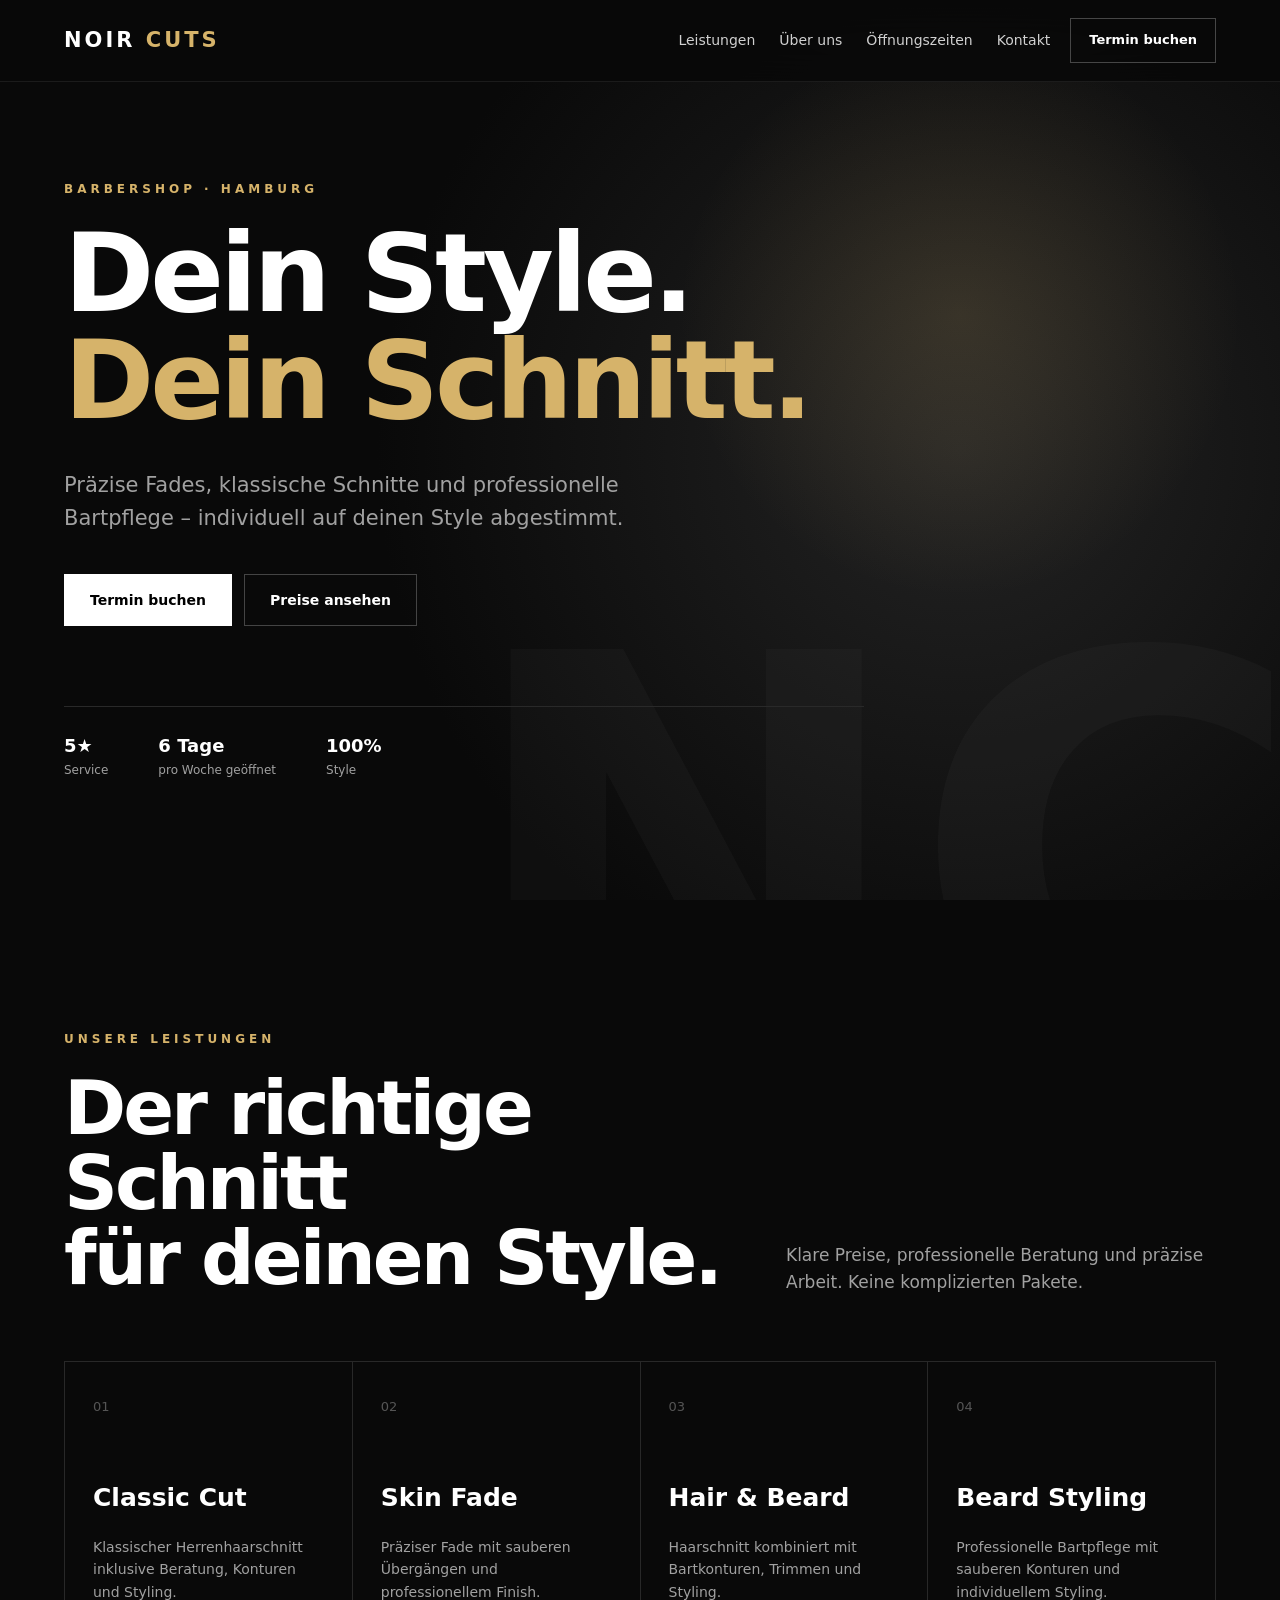
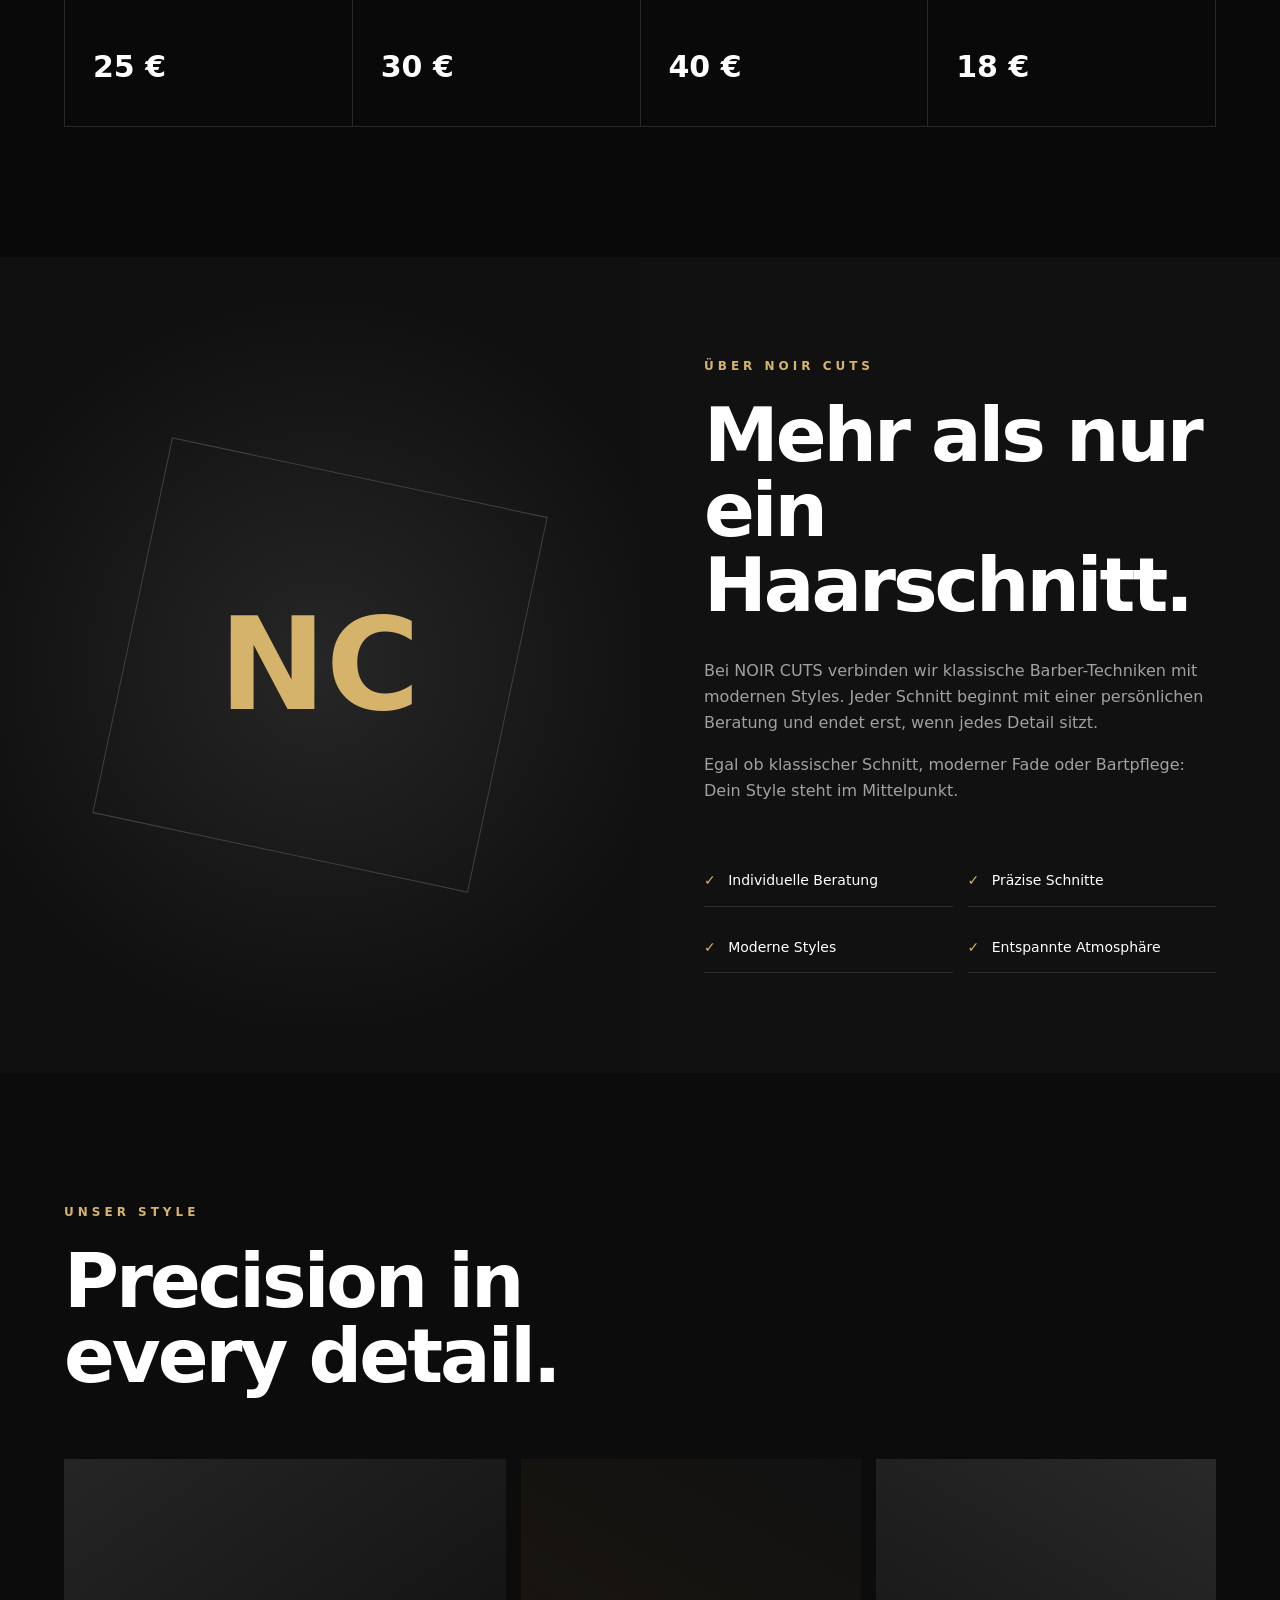
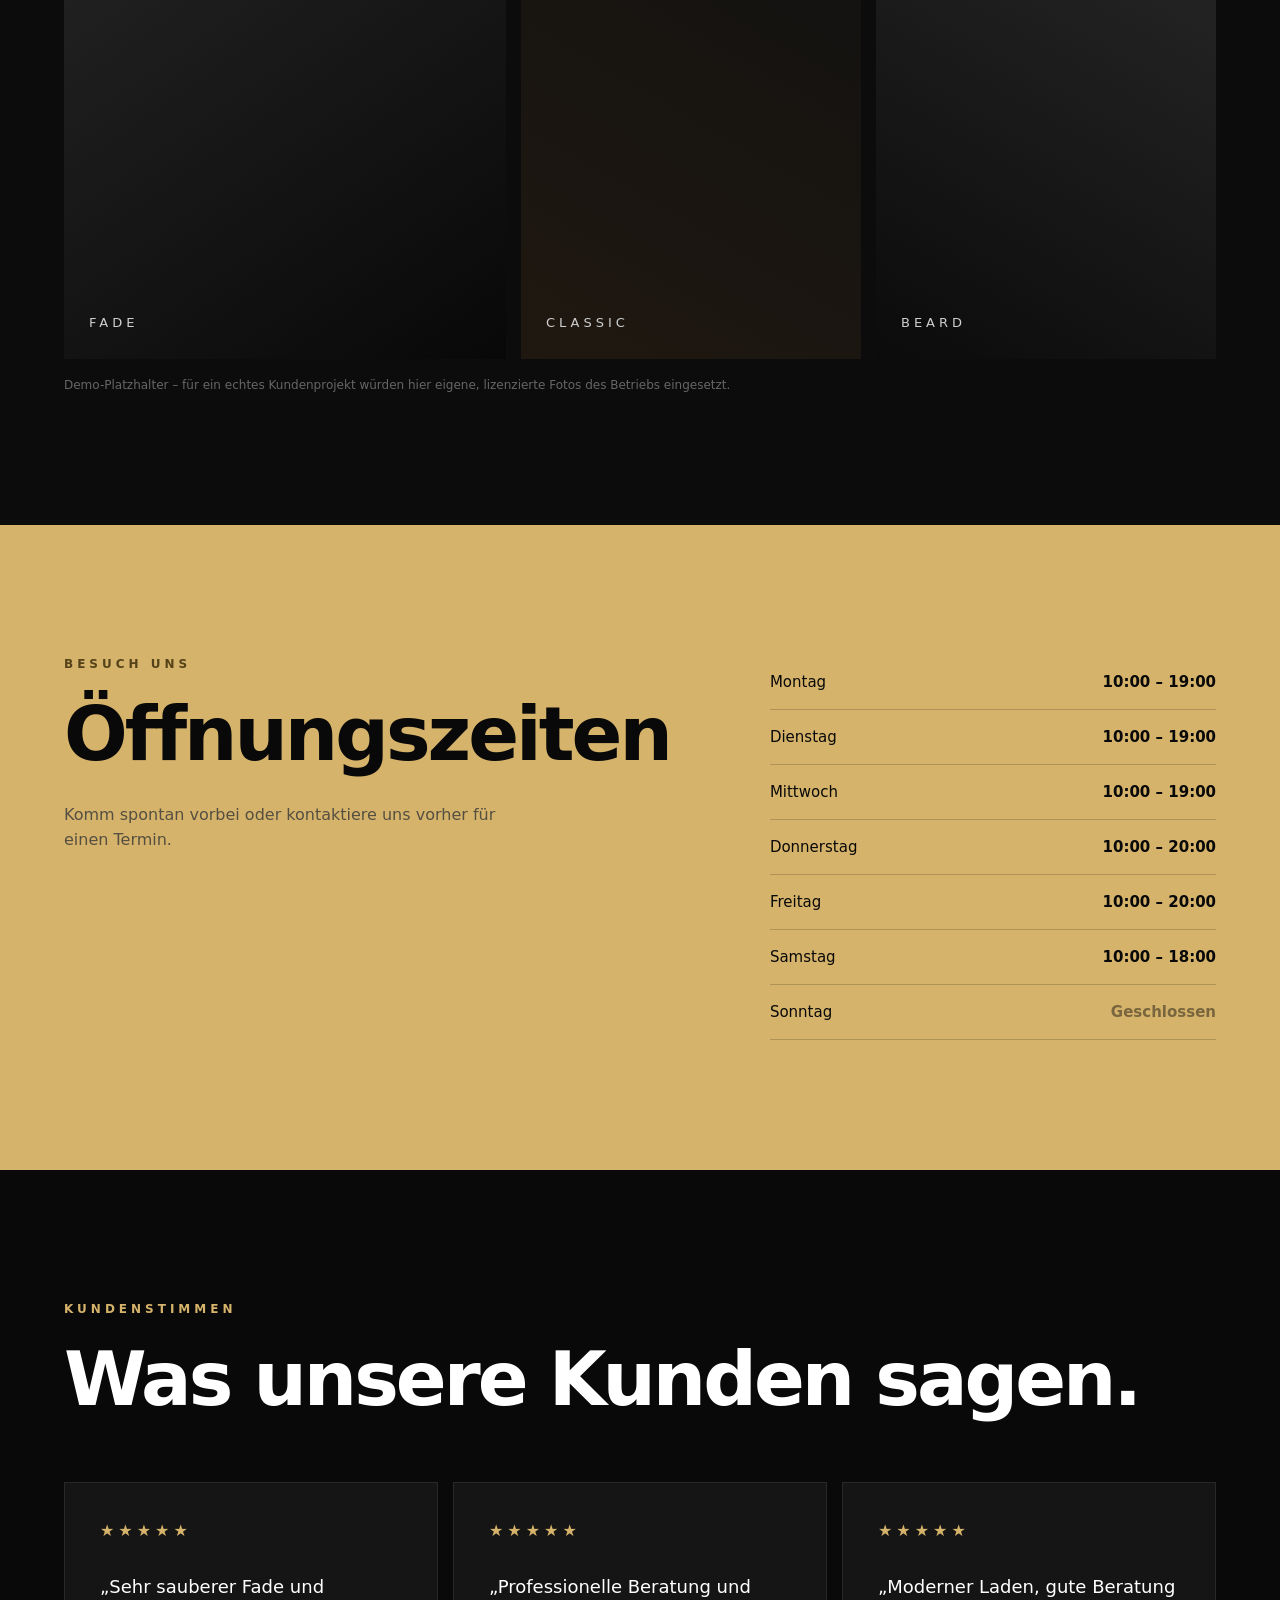
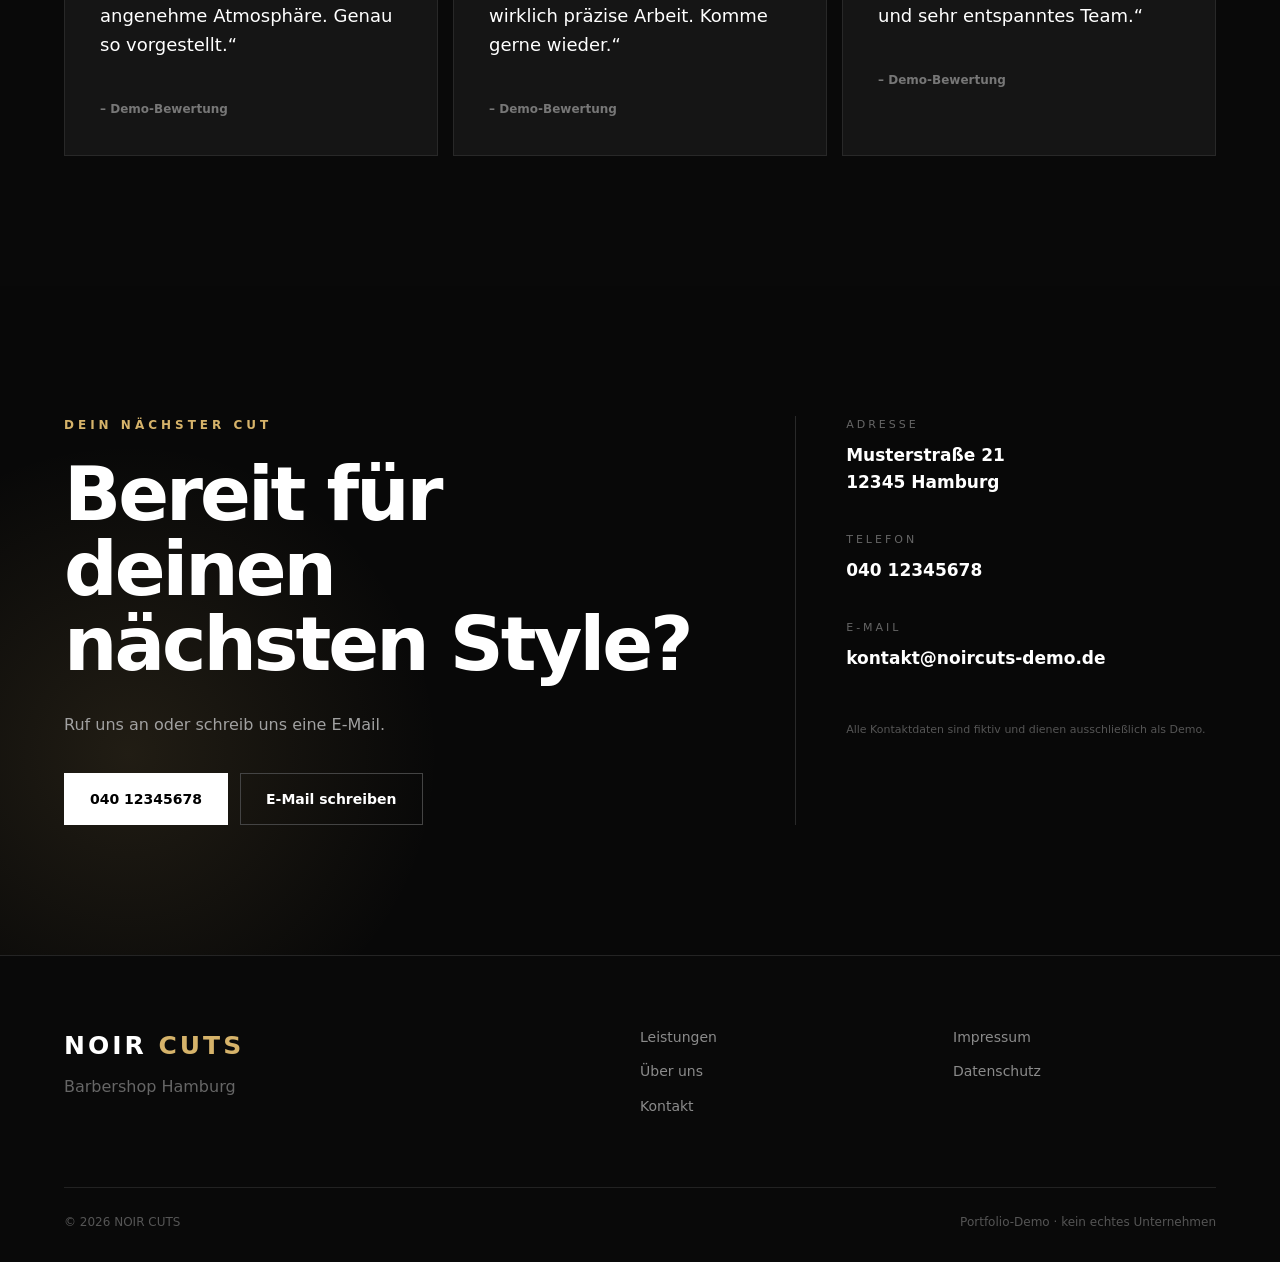
==== commit 190b8cdf: "Website verbessert" ====
--- a/index.html
+++ b/index.html
@@ -36,8 +36,8 @@
             <a href="#kontakt">Kontakt</a>
         </nav>
 
-        <a href="#kontakt" class="nav-button">
-            Termin anfragen
+        <a href="booking.html" class="nav-button">
+            Termin buchen
         </a>
 
         <button
@@ -93,8 +93,8 @@
 
                 <div class="hero-buttons">
 
-                    <a href="#kontakt" class="button button-primary">
-                        Termin anfragen
+                    <a href="booking.html" class="button button-primary">
+                        Termin buchen
                     </a>
 
                     <a href="#leistungen" class="button button-secondary">
--- a/style.css
+++ b/style.css
@@ -107,7 +107,7 @@
     display: flex;
     align-items: center;
 
-    gap: 34px;
+    gap: 24px;
 }
 
 
@@ -128,7 +128,7 @@
 
 
 .nav-button {
-    margin-left: 35px;
+    margin-left: 20px;
 
     text-decoration: none;
 
@@ -255,18 +255,18 @@
 
 
 h1 {
-    font-size: clamp(62px, 8.5vw, 125px);
-
-    line-height: 0.88;
-
-    letter-spacing: -5px;
+    font-size: clamp(62px, 8.5vw, 115px);
+
+    line-height: 0.98;
+
+    letter-spacing: -4px;
 
     margin-bottom: 34px;
 }
 
 
 h1 span {
-    color: #a7a7a7;
+    color: var(--accent);
 }
 
 
@@ -363,7 +363,7 @@
 
 
 .hero-features span {
-    color: #777;
+    color: var(--text-muted);
 
     font-size: 12px;
 }
@@ -1117,9 +1117,9 @@
 
 
     h1 {
-        font-size: 64px;
-
-        letter-spacing: -3px;
+        font-size: 58px;
+        line-height: 1;
+        letter-spacing: -2px;
     }
 
 
@@ -1225,4 +1225,803 @@
         gap: 7px;
     }
 
+}
+/* BOOKING PAGE */
+
+.booking-page {
+    max-width: 1300px;
+
+    margin: auto;
+
+    padding:
+        150px
+        5%
+        100px;
+}
+
+
+.booking-header {
+    margin-bottom: 70px;
+}
+
+
+.booking-header h1 {
+    font-size: clamp(60px, 9vw, 110px);
+
+    margin-bottom: 25px;
+}
+
+
+.booking-header > p:last-child {
+    color: var(--text-muted);
+
+    font-size: 18px;
+}
+
+
+.booking-grid {
+    display: grid;
+
+    grid-template-columns:
+        repeat(2, 1fr);
+
+    gap: 20px;
+}
+
+
+.booking-card {
+    padding: 35px;
+
+    border: 1px solid var(--border);
+
+    background: var(--card);
+}
+
+
+.booking-card h2 {
+    font-size: 30px;
+
+    letter-spacing: -1px;
+
+    margin-bottom: 30px;
+}
+
+
+.booking-step {
+    display: block;
+
+    color: var(--accent);
+
+    font-size: 12px;
+
+    letter-spacing: 3px;
+
+    margin-bottom: 15px;
+}
+
+
+.booking-card label {
+    display: block;
+
+    color: #999;
+
+    font-size: 13px;
+
+    margin: 18px 0 8px;
+}
+
+
+.booking-card input,
+.booking-card select {
+    width: 100%;
+
+    min-height: 52px;
+
+    padding: 0 15px;
+
+    border: 1px solid #333;
+
+    background: #0b0b0b;
+
+    color: white;
+
+    font: inherit;
+}
+
+
+.booking-info,
+.booking-placeholder {
+    margin-top: 15px;
+
+    color: #777;
+
+    font-size: 13px;
+}
+
+
+.time-slots {
+    display: grid;
+
+    grid-template-columns:
+        repeat(4, 1fr);
+
+    gap: 10px;
+}
+
+
+.time-slot {
+    min-height: 48px;
+
+    border: 1px solid #383838;
+
+    background: #0b0b0b;
+
+    color: white;
+
+    cursor: pointer;
+
+    transition: 0.2s;
+}
+
+
+.time-slot:hover:not(:disabled) {
+    border-color: white;
+}
+
+
+.time-slot.selected {
+    background: var(--accent);
+
+    color: black;
+
+    border-color: var(--accent);
+}
+
+
+.time-slot.unavailable {
+    color: #555;
+
+    background: #101010;
+
+    cursor: not-allowed;
+}
+
+
+.booking-summary {
+    margin-top: 30px;
+
+    padding: 20px;
+
+    background: #0a0a0a;
+
+    border: 1px solid #333;
+
+    color: #aaa;
+
+    line-height: 1.8;
+}
+
+
+.booking-summary strong {
+    color: white;
+}
+
+
+.booking-submit {
+    margin-top: 20px;
+
+    width: 100%;
+
+    cursor: pointer;
+}
+
+
+.booking-success {
+    display: none;
+
+    margin-top: 30px;
+
+    padding: 40px;
+
+    border: 1px solid #4a4025;
+
+    background: #18150d;
+}
+
+
+.booking-success.show {
+    display: block;
+}
+
+
+.booking-success h2 {
+    font-size: 35px;
+
+    margin-bottom: 15px;
+}
+
+
+.booking-success p {
+    margin-bottom: 25px;
+
+    color: #aaa;
+}
+
+
+.booking-demo-warning {
+    margin-top: 30px;
+
+    color: #666;
+
+    font-size: 12px;
+}
+
+
+@media (max-width: 850px) {
+
+    .booking-grid {
+        grid-template-columns: 1fr;
+    }
+
+}
+
+
+@media (max-width: 600px) {
+
+    .time-slots {
+        grid-template-columns:
+            repeat(2, 1fr);
+    }
+
+}
+/* =====================================================
+   ADMIN DASHBOARD
+===================================================== */
+
+.hidden {
+    display: none !important;
+}
+
+
+.admin-page {
+    max-width: 1300px;
+
+    margin: auto;
+
+    padding:
+        150px
+        5%
+        100px;
+}
+
+
+
+/* LOGIN */
+
+.admin-login {
+    max-width: 700px;
+
+    min-height: 70vh;
+
+    display: flex;
+    flex-direction: column;
+
+    justify-content: center;
+}
+
+
+.admin-login h1 {
+    margin-bottom: 25px;
+}
+
+
+.admin-login-text {
+    color: var(--text-muted);
+
+    font-size: 18px;
+
+    margin-bottom: 40px;
+}
+
+
+.admin-login-box {
+    max-width: 500px;
+
+    padding: 30px;
+
+    border: 1px solid var(--border);
+
+    background: var(--card);
+}
+
+
+.admin-login-box label {
+    display: block;
+
+    margin-bottom: 8px;
+
+    color: #999;
+
+    font-size: 13px;
+}
+
+
+.admin-login-box input {
+    width: 100%;
+
+    min-height: 52px;
+
+    padding: 0 15px;
+
+    margin-bottom: 15px;
+
+    border: 1px solid #333;
+
+    background: #090909;
+
+    color: white;
+
+    font: inherit;
+}
+
+
+.admin-login-box button {
+    width: 100%;
+}
+
+
+.admin-error {
+    min-height: 25px;
+
+    margin-top: 15px;
+
+    color: #ff7e7e;
+
+    font-size: 13px;
+}
+
+
+
+/* DASHBOARD HEADER */
+
+.admin-dashboard-header {
+    display: flex;
+
+    justify-content: space-between;
+    align-items: flex-end;
+
+    gap: 30px;
+
+    margin-bottom: 60px;
+}
+
+
+.admin-dashboard-header h1 {
+    margin-bottom: 0;
+}
+
+
+.admin-logout {
+    padding: 12px 20px;
+
+    background: transparent;
+
+    color: #aaa;
+
+    border: 1px solid #333;
+
+    cursor: pointer;
+}
+
+
+.admin-logout:hover {
+    color: white;
+
+    border-color: white;
+}
+
+
+
+/* STATISTIK */
+
+.admin-stats {
+    display: grid;
+
+    grid-template-columns:
+        repeat(4, 1fr);
+
+    gap: 15px;
+
+    margin-bottom: 50px;
+}
+
+
+.admin-stat {
+    padding: 25px;
+
+    background: var(--card);
+
+    border: 1px solid var(--border);
+}
+
+
+.admin-stat span {
+    display: block;
+
+    color: #777;
+
+    font-size: 12px;
+
+    text-transform: uppercase;
+
+    letter-spacing: 2px;
+
+    margin-bottom: 15px;
+}
+
+
+.admin-stat strong {
+    display: block;
+
+    font-size: 42px;
+
+    line-height: 1;
+
+    margin-bottom: 10px;
+}
+
+
+.admin-stat small {
+    color: #777;
+}
+
+
+
+/* FILTER */
+
+.admin-controls {
+    display: flex;
+
+    align-items: flex-end;
+
+    justify-content: space-between;
+
+    gap: 20px;
+
+    padding: 25px;
+
+    margin-bottom: 40px;
+
+    background: #101010;
+
+    border: 1px solid var(--border);
+}
+
+
+.admin-controls label {
+    display: block;
+
+    color: #777;
+
+    font-size: 12px;
+
+    margin-bottom: 8px;
+}
+
+
+.admin-controls input {
+    min-height: 50px;
+
+    padding: 0 15px;
+
+    border: 1px solid #333;
+
+    background: #080808;
+
+    color: white;
+
+    font: inherit;
+}
+
+
+
+/* LOADING */
+
+.admin-loading {
+    padding: 30px;
+
+    color: #777;
+
+    text-align: center;
+}
+
+
+
+/* TAG */
+
+.admin-day {
+    margin-bottom: 55px;
+
+    scroll-margin-top: 100px;
+}
+
+
+.admin-day h2 {
+    font-size: 28px;
+
+    letter-spacing: -1px;
+
+    margin-bottom: 20px;
+}
+
+
+
+/* TERMIN */
+
+.admin-appointment {
+    display: grid;
+
+    grid-template-columns:
+        140px
+        1fr
+        auto;
+
+    gap: 30px;
+
+    align-items: center;
+
+    padding: 28px;
+
+    margin-bottom: 12px;
+
+    background: var(--card);
+
+    border: 1px solid var(--border);
+}
+
+
+.appointment-time {
+    display: flex;
+
+    flex-direction: column;
+}
+
+
+.appointment-time strong {
+    font-size: 30px;
+
+    line-height: 1;
+}
+
+
+.appointment-time span {
+    margin-top: 7px;
+
+    color: #777;
+
+    font-size: 12px;
+}
+
+
+
+/* INFO */
+
+.appointment-top {
+    display: flex;
+
+    align-items: center;
+
+    flex-wrap: wrap;
+
+    gap: 15px;
+
+    margin-bottom: 15px;
+}
+
+
+.appointment-top h3 {
+    font-size: 21px;
+}
+
+
+.appointment-info p {
+    margin-top: 5px;
+
+    color: #999;
+
+    font-size: 14px;
+}
+
+
+.appointment-info p strong {
+    color: #ddd;
+}
+
+
+.appointment-info a {
+    color: var(--accent);
+
+    text-decoration: none;
+}
+
+
+
+/* STATUS */
+
+.appointment-status {
+    padding: 5px 10px;
+
+    border: 1px solid #444;
+
+    font-size: 10px;
+
+    text-transform: uppercase;
+
+    letter-spacing: 1px;
+}
+
+
+.status-confirmed
+.appointment-status {
+    color: var(--accent);
+
+    border-color:
+        rgba(
+            214,
+            179,
+            106,
+            0.5
+        );
+}
+
+
+.status-completed {
+    opacity: 0.65;
+}
+
+
+.status-cancelled {
+    opacity: 0.4;
+}
+
+
+
+/* ACTIONS */
+
+.appointment-actions {
+    display: flex;
+
+    flex-direction: column;
+
+    gap: 8px;
+}
+
+
+.admin-action {
+    min-width: 110px;
+
+    padding: 10px 15px;
+
+    background: transparent;
+
+    border: 1px solid #333;
+
+    color: white;
+
+    cursor: pointer;
+}
+
+
+.admin-action.complete:hover {
+    border-color: #8ccf9b;
+
+    color: #8ccf9b;
+}
+
+
+.admin-action.cancel:hover {
+    border-color: #ef7777;
+
+    color: #ef7777;
+}
+
+
+
+/* KEINE TERMINE */
+
+.admin-empty {
+    padding: 60px;
+
+    text-align: center;
+
+    color: #777;
+
+    border: 1px solid var(--border);
+
+    background: var(--card);
+}
+
+
+
+/* TABLET */
+
+@media (max-width: 900px) {
+
+    .admin-stats {
+        grid-template-columns:
+            1fr 1fr;
+    }
+
+
+    .admin-appointment {
+        grid-template-columns:
+            100px
+            1fr;
+    }
+
+
+    .appointment-actions {
+        grid-column:
+            1 / -1;
+
+        flex-direction: row;
+    }
+
+}
+
+
+
+/* SMARTPHONE */
+
+@media (max-width: 600px) {
+
+    .admin-page {
+        padding-top: 110px;
+    }
+
+
+    .admin-dashboard-header {
+        flex-direction: column;
+
+        align-items: flex-start;
+    }
+
+
+    .admin-stats {
+        grid-template-columns:
+            1fr 1fr;
+    }
+
+
+    .admin-controls {
+        flex-direction: column;
+
+        align-items: stretch;
+    }
+
+
+    .admin-controls input {
+        width: 100%;
+    }
+
+
+    .admin-appointment {
+        grid-template-columns:
+            1fr;
+
+        gap: 20px;
+    }
+
+
+    .appointment-actions {
+        grid-column: auto;
+
+        flex-direction: column;
+    }
+
+
+    .admin-action {
+        width: 100%;
+    }
+
 }
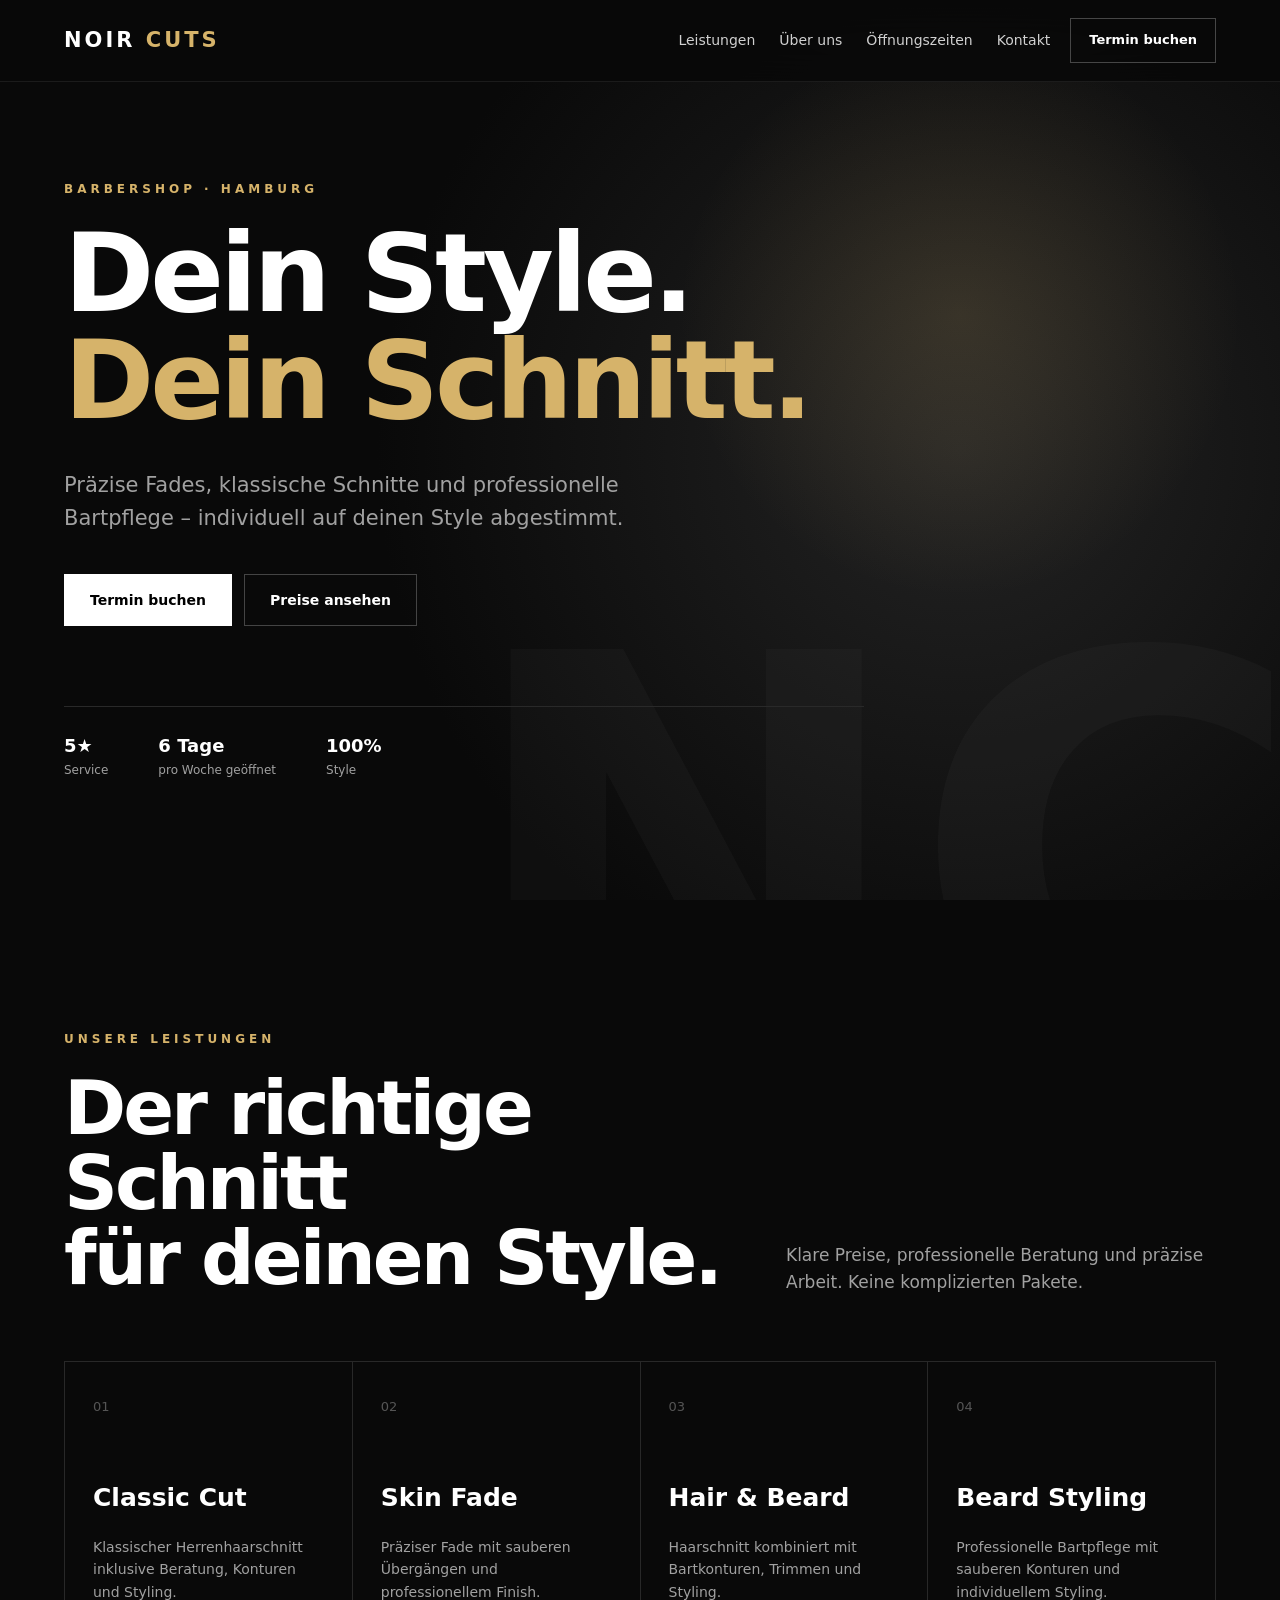
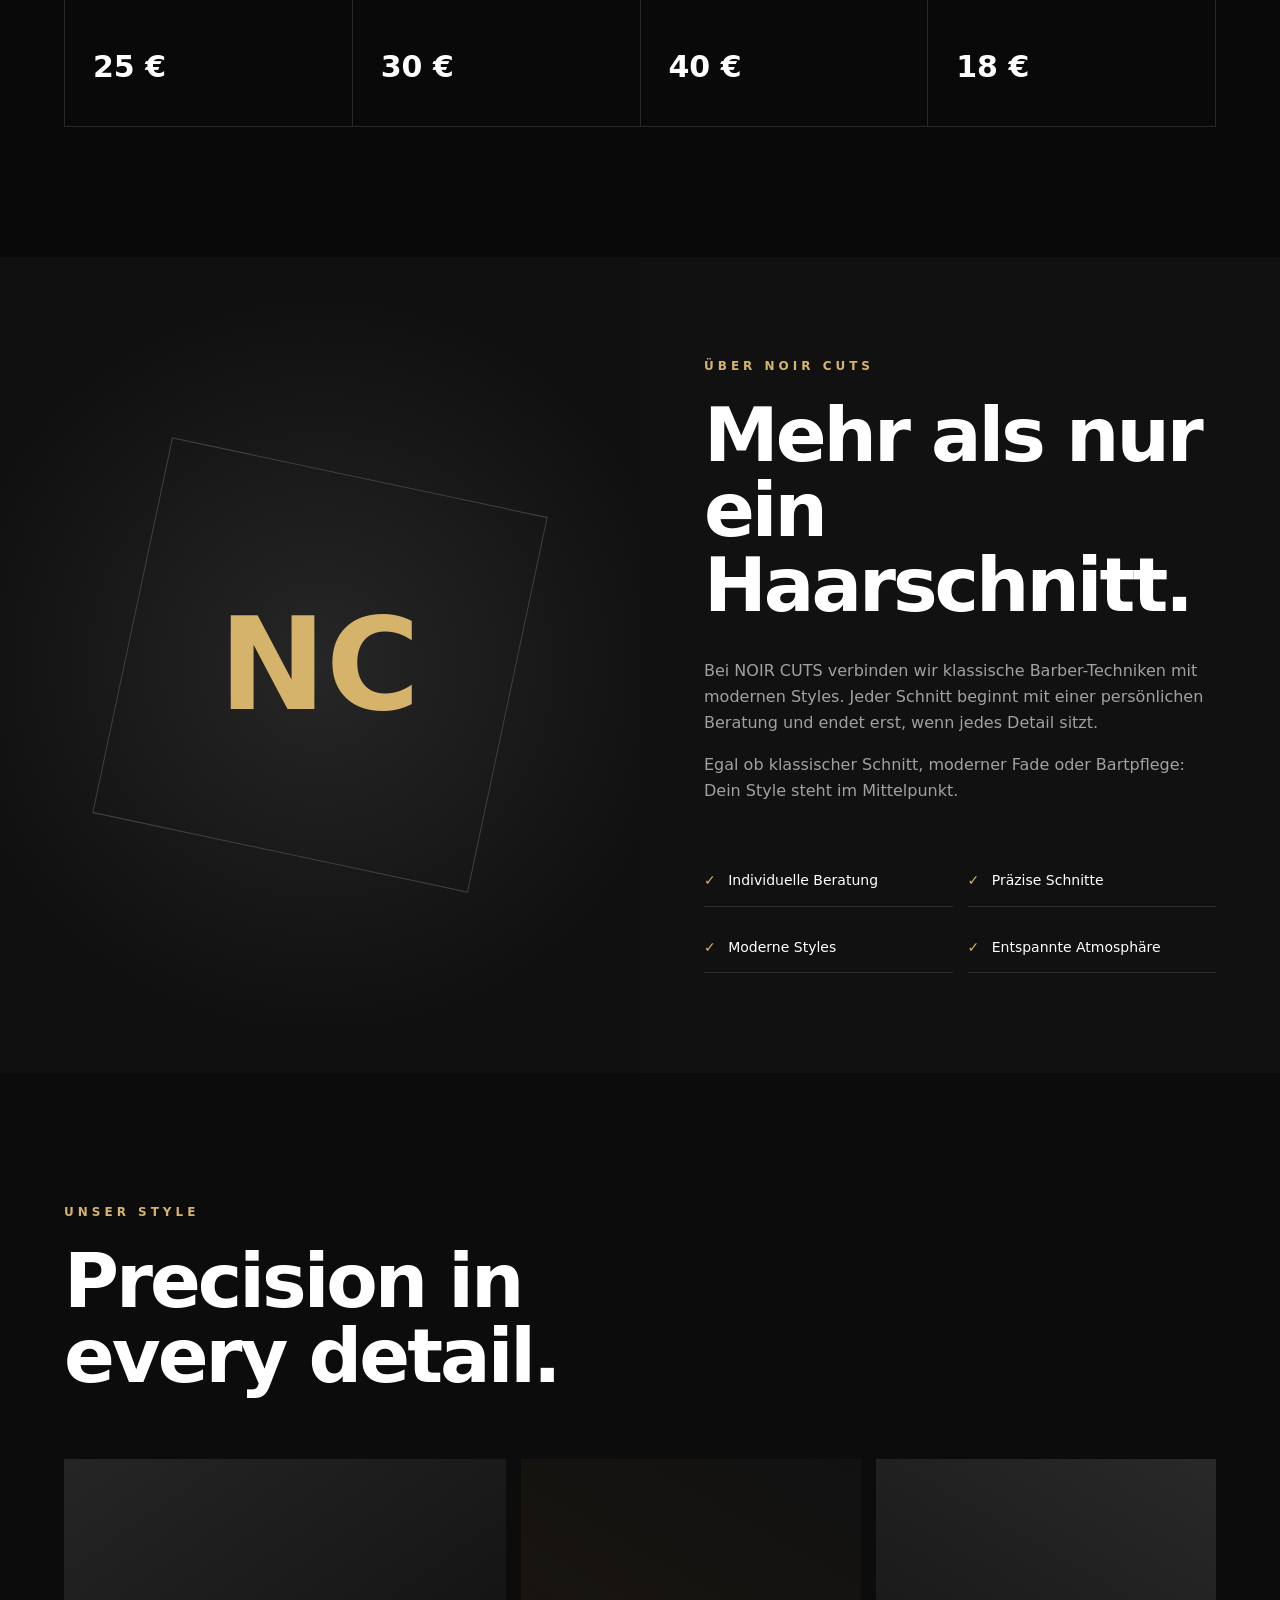
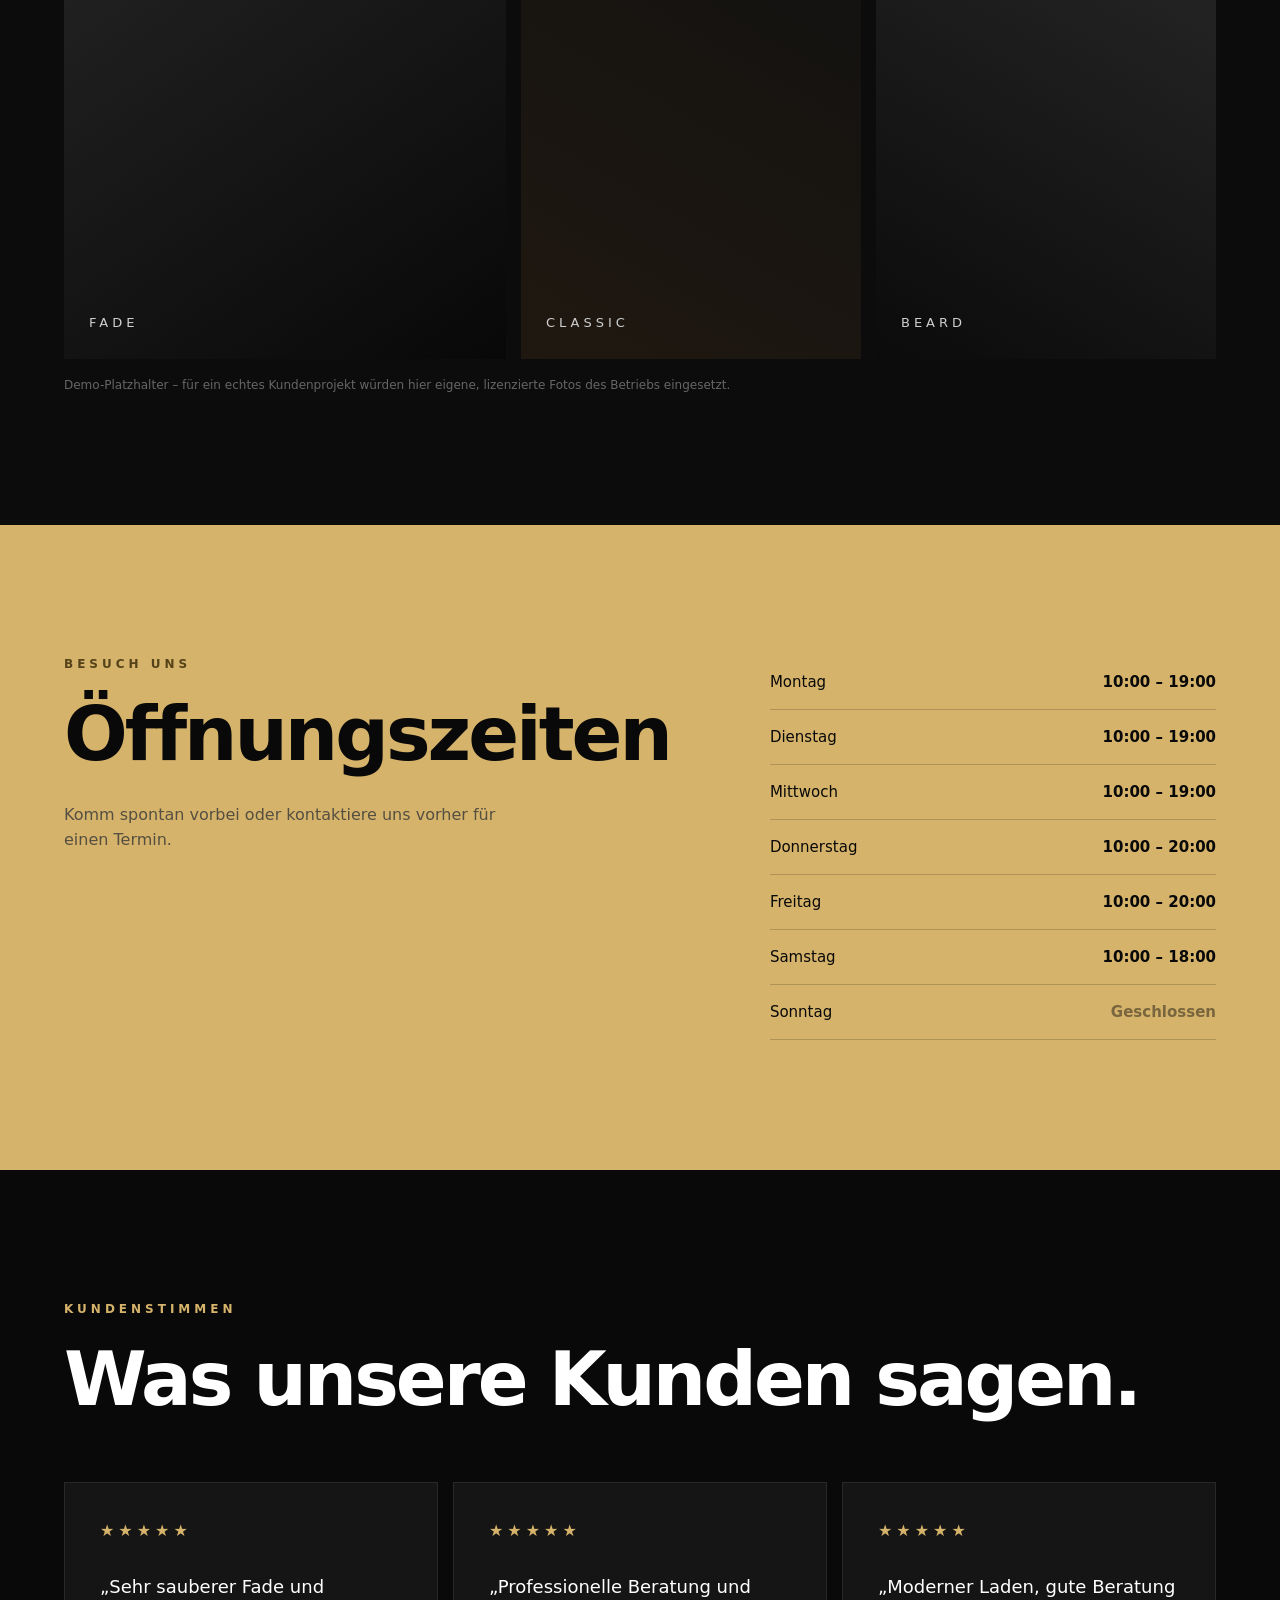
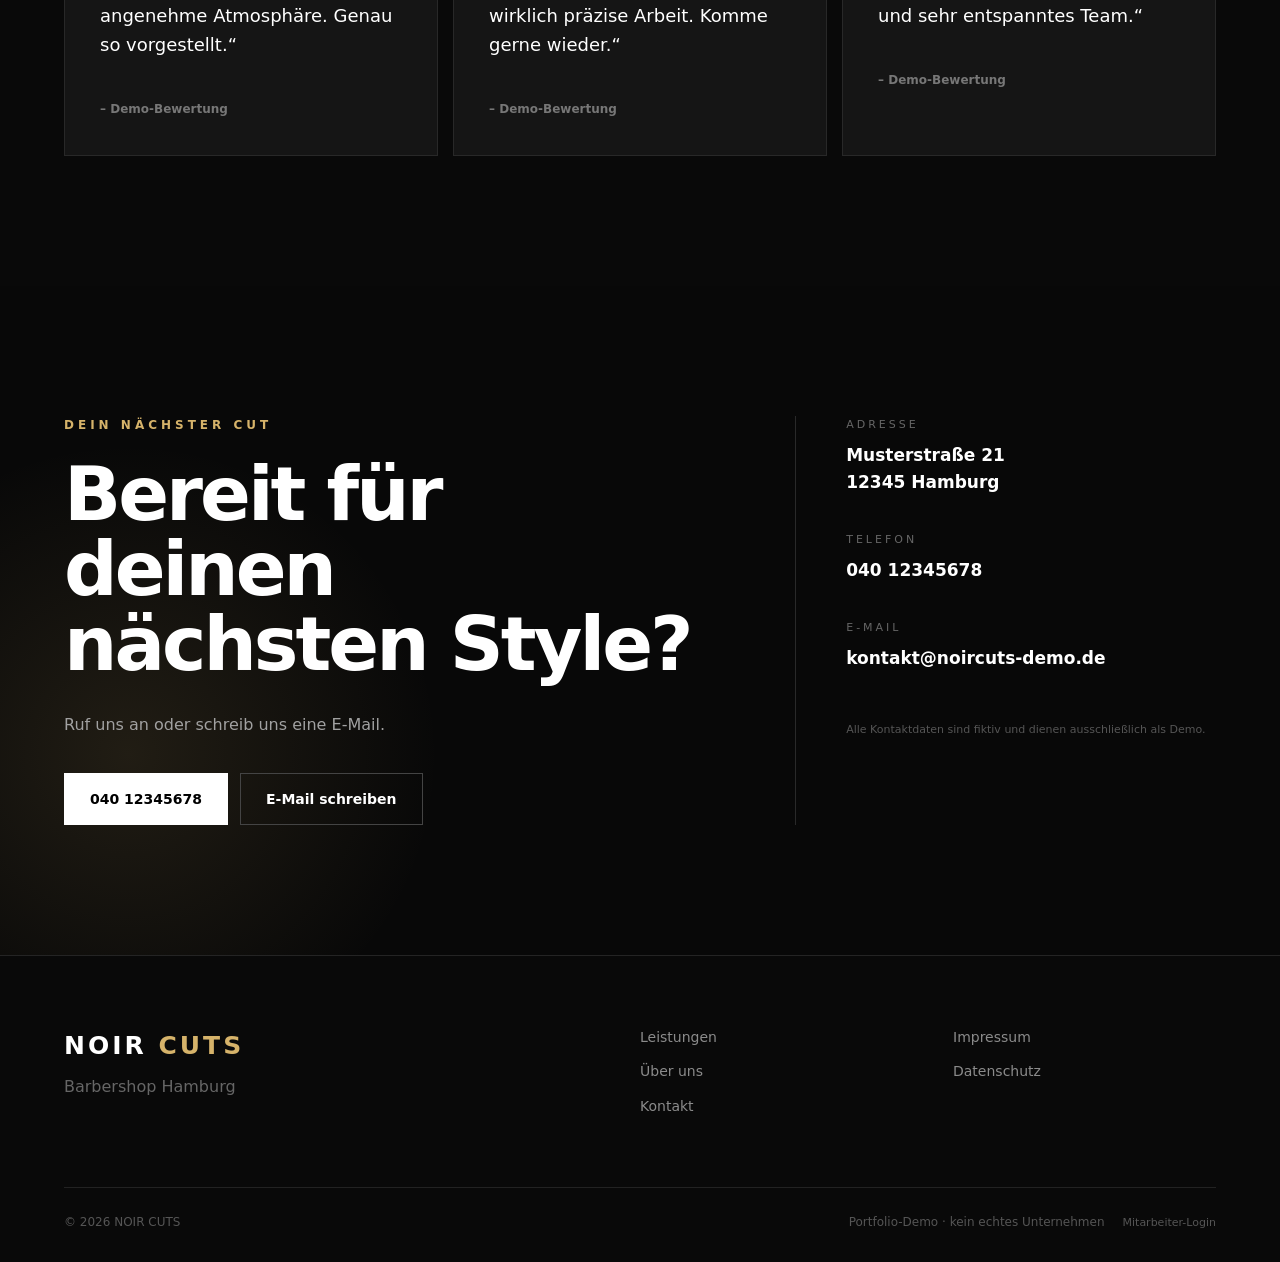
==== commit 40fc6cfc: "Website verbessert" ====
--- a/index.html
+++ b/index.html
@@ -636,15 +636,21 @@
 
         <div class="footer-bottom">
 
-            <span>
-                © <span id="year"></span> NOIR CUTS
-            </span>
-
-            <span>
-                Portfolio-Demo · kein echtes Unternehmen
-            </span>
-
-        </div>
+    <span>
+        © <span id="year"></span> NOIR CUTS
+    </span>
+
+    <div class="footer-bottom-links">
+
+        <span>
+            Portfolio-Demo · kein echtes Unternehmen
+        </span>
+
+        <a href="admin.html" class="admin-footer-link">
+            Mitarbeiter-Login
+        </a>
+
+    </div>
 
     </footer>
 
--- a/style.css
+++ b/style.css
@@ -2024,4 +2024,66 @@
         width: 100%;
     }
 
+}
+/* =====================================================
+   FOOTER ADMIN LINK
+===================================================== */
+
+.footer-bottom-links {
+    display: flex;
+    align-items: center;
+    gap: 18px;
+}
+
+
+.admin-footer-link {
+    color: #555;
+    text-decoration: none;
+    font-size: 11px;
+    transition: 0.2s;
+}
+
+
+.admin-footer-link:hover {
+    color: #aaa;
+}
+
+
+.booking-footer {
+    max-width: 1300px;
+    margin: 0 auto;
+
+    padding: 20px 5% 50px;
+
+    display: flex;
+    justify-content: center;
+    align-items: center;
+    gap: 10px;
+
+    color: #555;
+
+    font-size: 11px;
+}
+
+
+.booking-footer a {
+    color: #555;
+    text-decoration: none;
+    transition: 0.2s;
+}
+
+
+.booking-footer a:hover {
+    color: #aaa;
+}
+
+
+@media (max-width: 650px) {
+
+    .footer-bottom-links {
+        flex-direction: column;
+        align-items: flex-start;
+        gap: 6px;
+    }
+
 }
